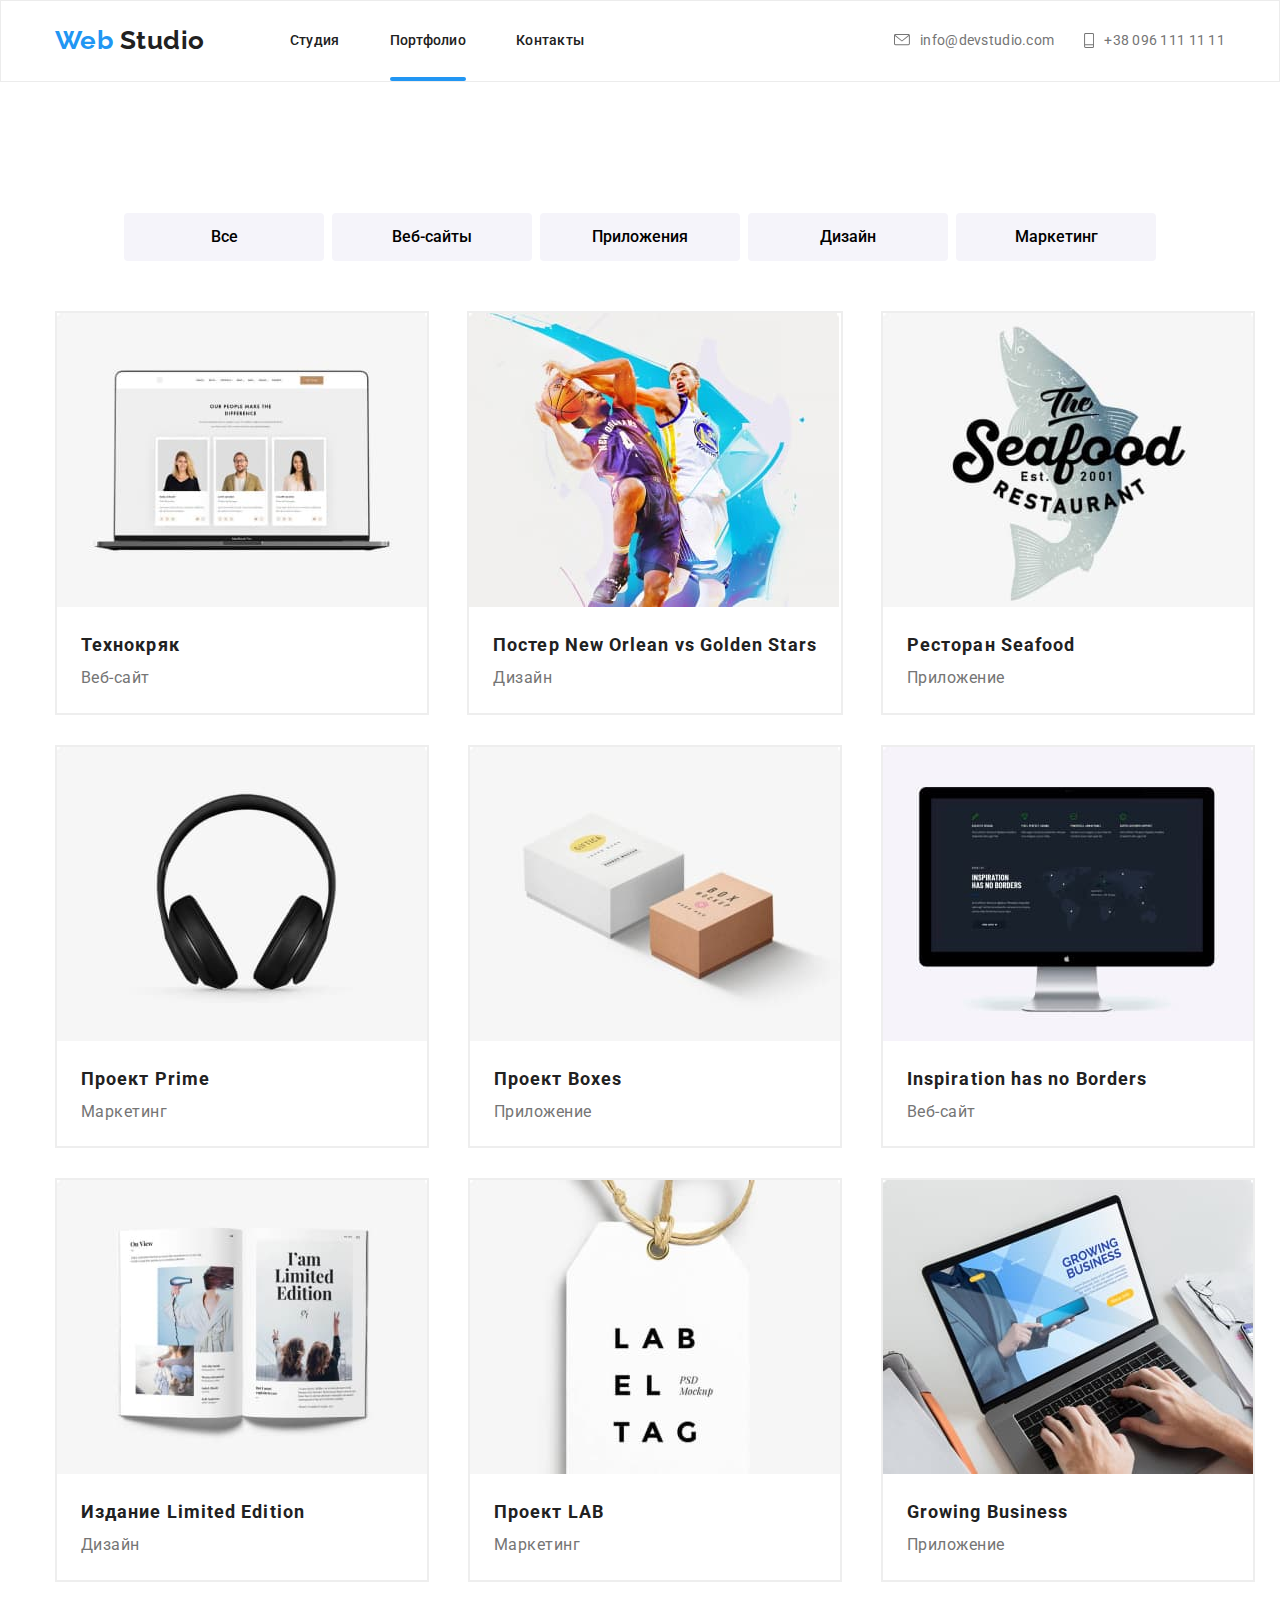
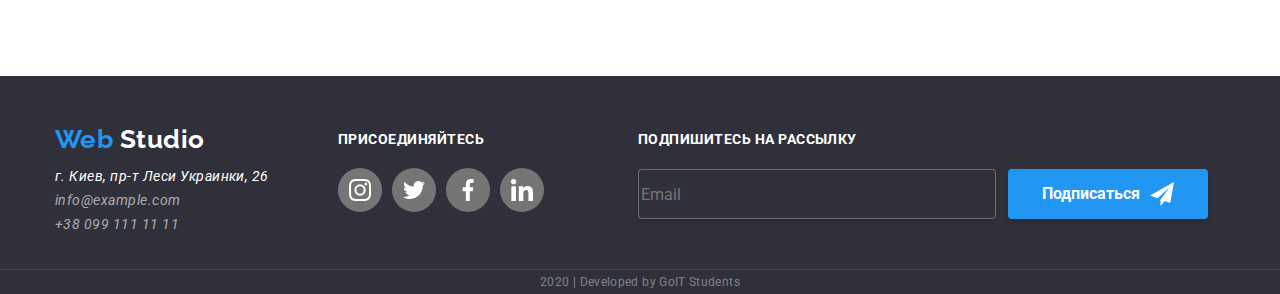
==== portfolio.html @ 35e38799 "First" ====
<!DOCTYPE html>
<html lang="ru">
  <head>
    <meta charset="UTF-8" />
    <meta name="viewport" content="width=device-width, initial-scale=1.0" />
    <title>Document</title>
    <link
      href="https://fonts.googleapis.com/css2?family=Raleway:wght@400;700&family=Roboto:wght@400;500;700;900&display=swap"
      rel="stylesheet"
    />
    <link
      rel="stylesheet"
      href="https://cdnjs.cloudflare.com/ajax/libs/modern-normalize/0.6.0/modern-normalize.min.css"
    />
    <link rel="stylesheet" href="./css/style.css" />
  </head>

  <body>
    <!-- HEADER -->
    <header class="page-header">
      <div class="container">
        <nav class="header-container">
          <a href="./index.html" class="header-logo link">
            Web <span class="header-accent"> Studio </span></a
          >
          <ul class="site-nav list">
            <li class="site-item">
              <a href="./index.html" class="site-link">Студия</a></li>
            <li class="site-item">
              <a href="./portfolio.html" class="site-link portfolio">Портфолио</a>
            </li>
            <li class="site-item"><a href="#" class="site-link">Контакты</a></li>
          </ul>
        </nav>
        <div class="contact-container">
          <ul class="contact-nav list">
            <li class="">
              <a href="mailto:info@devstudio.com" class="contact-nav link">
                <svg class="icon-mail" width="16px" height="11px">
                  <use href="./images/symbol-defs.svg#icon-mail"></use>
                </svg>
                info@devstudio.com</a
              >
            </li>
            <li>
              <a href="tel:+380961111111" class="contact-nav link">
                <svg class="icon-telefon">
                  <use href="./images/symbol-defs.svg#icon-telefon"></use>
                </svg>
                +38 096 111 11 11</a
              >
            </li>
          </ul>
        </div>
      </div>
    </header>

    <main>
      <section class="section">
        <div class="container-portfolio">
          <h1 class="is-hidden">Примеры работ</h1>
          <ul class="filter list">
            <li class="filter-btn">
              <button class="button-portfolio">Все</button>
            </li>
            <li class="filter-btn">
              <button class="button-portfolio">Веб-сайты</button>
            </li>
            <li class="filter-btn">
              <button class="button-portfolio">Приложения</button>
            </li>
            <li class="filter-btn">
              <button class="button-portfolio">Дизайн</button>
            </li>
            <li class="filter-btn">
              <button class="button-portfolio">Маркетинг</button>
            </li>
          </ul>
         
          <ul class="card-container list">
            <li class="card">
              <a href="#" class="card-link">
                <div class="card-overlay">
                <img class="card-img"
                  src="./images/tehnockak_img.jpg"
                  alt="Технокряк"
                  width="370"/>
                  
                 <p class="card-text">
                  Технокряк это современная площадка распространения коронавируса.
                  Компании используют эту платформу для цифрового шпионажа и атак на
                  защищённые сервера конкурентов.
                </p>
              </div>
              <div class="card-down">
                 <h2 class="card-title">Технокряк</h2>
                <p class="card-subtitle">Веб-сайт</p>
               </div>  
              </a>
            </li>

            <li class="card">
              <a href="#" class="card-link">
                <div class="card-overlay">
                <img class="card-img"
                  src="./images/neworlean_img.jpg"
                  alt="Баскетбол"
                  width="370"
                />
                
                <p class="card-text">
                  Технокряк это современная площадка распространения коронавируса.
                  Компании используют эту платформу для цифрового шпионажа и атак на
                  защищённые сервера конкурентов.
                </p>
              </div>
                <div class="card-down">
                  <h2 class="card-title">Постер New Orlean vs Golden Stars</h2>
                  <p class="card-subtitle">Дизайн</p></div>
              </a>
            </li>

            <li class="card">
              <a href="#" class="card-link">
                <div class="card-overlay">
                  <img class="card-img"
                    src="./images/seafood_img.jpg"
                    alt="Ресторан Seafood"
                    width="370"
                  />
                  
                  <p class="card-text">
                    Технокряк это современная площадка распространения коронавируса.
                    Компании используют эту платформу для цифрового шпионажа и атак на
                    защищённые сервера конкурентов.
                  </p>
                </div>
                <div class="card-down">
                  <h2 class="card-title">Ресторан Seafood</h2>
                  <p class="card-subtitle">Приложение</p>
                </div>  
                </a>
            </li>

            <li class="card">
              <a href="#" class="card-link">
                <div class="card-overlay">
                  <img class="card-img"
                  src="./images/prime_img.jpg"
                  alt="Проект Prime"
                  width="370"
                />
                <p class="card-text">
                  Технокряк это современная площадка распространения коронавируса.
                  Компании используют эту платформу для цифрового шпионажа и атак на
                  защищённые сервера конкурентов.
                </p>
              </div>
                <div class="card-down">
                  <h2 class="card-title">Проект Prime</h2>
                  <p class="card-subtitle">Маркетинг</p>
                </div>
                </a>
            </li>

            <li class="card">
              <a href="#" class="card-link">
                <div class="card-overlay">
                <img class="card-img"
                  src="./images/boxes_img.jpg"
                  alt="Проект Boxes"
                  width="370"
                />
                
                <p class="card-text">
                  Технокряк это современная площадка распространения коронавируса.
                  Компании используют эту платформу для цифрового шпионажа и атак на
                  защищённые сервера конкурентов.
                </p>
                </div>
                <div class="card-down">
                  <h2 class="card-title">Проект Boxes</h2>
                  <p class="card-subtitle">Приложение</p>
                </div>
              </a>
            </li>

            <li class="card">
              <a href="#" class="card-link">
                <div class="card-overlay">
                  <img class="card-img"
                    src="./images/borders_img.jpg"
                    alt="Проект Borders"
                    width="370"
                  />
                  
                  <p class="card-text">
                    Технокряк это современная площадка распространения коронавируса.
                    Компании используют эту платформу для цифрового шпионажа и атак на
                    защищённые сервера конкурентов.
                  </p>
                </div>
                  <div class="card-down"> 
                    <h2 class="card-title">Inspiration has no Borders</h2>
                    <p class="card-subtitle">Веб-сайт</p>
                  </div>
                </a>
            </li>

            <li class="card">
              <a href="#" class="card-link">
                <div class="card-overlay">
                  <img class="card-img"
                    src="./images/limitededition_img.jpg"
                    alt="Издание Limited Edition"
                    width="370"
                  />
                  
                  <p class="card-text">
                    Технокряк это современная площадка распространения коронавируса.
                    Компании используют эту платформу для цифрового шпионажа и атак на
                    защищённые сервера конкурентов.
                  </p>
                </div>
                  <div class="card-down">             
                    <h2 class="card-title">Издание Limited Edition</h2>
                    <p class="card-subtitle">Дизайн</p>
                  </div>
                </a>
            </li>

            <li class="card">
              <a href="#" class="card-link">
                <div class="card-overlay">
                  <img class="card-img"
                  src="./images/lab_img.jpg" 
                  alt="Проект LAB" 
                  width="370" />
                  
                  <p class="card-text">
                    Технокряк это современная площадка распространения коронавируса.
                    Компании используют эту платформу для цифрового шпионажа и атак на
                    защищённые сервера конкурентов.
                  </p>
                </div>
                <div class="card-down">
                  <h2 class="card-title">Проект LAB</h2>
                  <p class="card-subtitle">Маркетинг</p>
                </div>
              </a>
            </li>
            <li class="card">
              
              <a href="#" class="card-link">
                  <div class="card-overlay">
                  <img class="card-img"
                    src="./images/growingbusiness_img.jpg"
                    alt="Growing Business"
                    width="370"
                  />
                  
                  <p class="card-text">
                    Технокряк это современная площадка распространения коронавируса.
                    Компании используют эту платформу для цифрового шпионажа и атак на
                    защищённые сервера конкурентов.
                  </p>
                </div>
                <div class="card-down">
                  <h2 class="card-title">Growing Business</h2>
                  <p class="card-subtitle">Приложение</p>
                </div>
              </a>
            </li>
          </ul>
        </div>
      </section>
     
    </main>

    <!-- Подвал -->
    <footer>
      <div class="footer-container">
        <div class="address">
          <a href="./index.html" class="address-logo link">
            Web <span class="logo-accent"> Studio </span>
          </a>

          <address class="address-title">
            г. Киев, пр-т Леси Украинки, 26 <br />

            <a href="mailto:info@devstudio.com" class="address-link">
              info@example.com
            </a>
            <a href="tel:+380961111111" class="address-link"
              >+38 099 111 11 11</a
            >
          </address>
        </div>

        <div class="connect">
          <h2><strong class="connect-text">присоединяйтесь</strong></h2>
          <ul class="social list">
            <li class="socials">
              <a href="#" class="socials-link"
                ><svg class="icon-instagram" width="44" height="44">
                  <use href="./images/symbol-defs.svg#icon-instagram"></use>
                </svg>
              </a>
            </li>
            <li class="socials">
              <a href="#" class="socials-link">
                <svg class="icon-twitter" width="44" height="44">
                  <use href="./images/symbol-defs.svg#icon-twitter"></use>
                </svg>
              </a>
            </li>
            <li class="socials">
              <a href="#" class="socials-link">
                <svg class="icon-facebook" width="44" height="44">
                  <use href="./images/symbol-defs.svg#icon-facebook"></use>
                </svg>
              </a>
            </li>
            <li class="socials">
              <a href="#" class="socials-link">
                <svg class="icon-linkedin" width="44" height="44">
                  <use href="./images/symbol-defs.svg#icon-linkedin"></use>
                </svg>
              </a>
            </li>
          </ul>
        </div>
        <div class="flex-bottom">
          <h2>
            <strong class="footer-text">подпишитесь на рассылку</strong>
          </h2>
          <div class="mail-icon">
            <form class="form-btn js-speaker-form">
              <input
                class="mail-btn"
                type="email"
                name="mail"
                placeholder="Email"
              />
              <button type="submit" class="btn-footer" aria-label="Подписаться">
                Подписаться
                <svg class="icon-send" width="24" height="24">
                  <use href="./images/symbol-defs.svg#icon-send"></use>
                </svg>
              </button>
            </form>
          </div>
        </div>
      </div>
      <p class="autor">2020 | Developed by GoIT Students</p>
    </footer>
  </body>
</html>
---- css/style.css ----
:root {
  --primary-text-color: #757575; /* Вторичный цвет текста */
  --title-text-color: #212121; /*Цвет основного текста */
  --accent-color: #2196f3; /*Акцент */
  --primary-white-color: #ffffff; /* Белый цвет */
  /* опциональный цвет текста rgba(255, 255, 255, 0.6) 
  rgba(255, 255, 255, 0.4); */
  /* Вторичный цвет фона #F5F4FA */
}

/* Для того чтобы не задавать box-sizing каждому элементу отдельно */
html {
  box-sizing: border-box;
}

/*всем элементам и псевдоэлементам, при помощи универсального селектора *, задаётся наследование box-sizing от предка*/
*,
*::before,
*::after {
  box-sizing: inherit;
}

body {
  margin: 0;
  background-color: #ffffff;
  color: #212121;

  font-family: Roboto, sans-serif;
  letter-spacing: 0.03em;
}

.list {
  list-style: none;
  padding: 0;
  margin: 0;
}

.link {
  display: block;
  margin-top: 0;
  margin-bottom: 0;
  text-decoration: none;
  padding-bottom: 25px;
  padding-top: 24px;
}

.is-hidden {
  margin-top: 0;
  margin-bottom: 0;
  visibility: hidden; /*Прячет заголовок */
}

.section {
  padding-top: 94px;
  padding-bottom: 94px;
  border: 2px;
}

/* Heder */
.page-header {
  border: 1px solid #ececec;
}

.container {
  display: flex;
  align-items: center;
  margin-left: auto;
  margin-right: auto;
  padding-left: 15px;
  padding-right: 15px;
  margin-top: 0;
  margin-bottom: 0;
  width: 1200px;
}

.header-container {
  display: flex;
  align-items: center;
}

.header-logo {
  display: inline-block;
  margin-bottom: 0;
  margin-top: 0;
  color: var(--accent-color);

  font-family: Raleway;
  font-weight: 700;
  font-size: 26px;
  line-height: 1.19;
}

.header-accent {
  color: var(--title-text-color);
}

.site-nav {
  display: flex;
  margin-left: 85px;
  margin-top: 0;
  margin-bottom: 0;
  padding: 0;
  font-weight: 500;
  font-size: 14px;
  line-height: 1.14;
  letter-spacing: 0.02em;
  /* align-items: center; */
    /* position: absolute; */
  /* outline: 2px solid blue; */
}

.site-item {
  margin-right: 50px;
}
.site-item:last-child {
  margin-right: 0;
}
.site-link {
  display: block;
  /* margin-top: 0;
  margin-bottom: 0; */
  text-decoration: none;
  padding-bottom: 32px;
  padding-top: 32px;
  color: var(--title-text-color);
  position: relative;
  
  transition-property: color;
  transition-duration: 250ms;
  transition-timing-function: cubic-bezier(0.4, 0, 0.2, 1);
}
.portfolio::after, .studio::after{

  content: '';
  display: block;
  width: 100%;
  height: 4px;
  position: absolute;
  bottom: 0;
  background-color: #2196F3;
  border-radius: 2px;
  /* margin-bottom: 0; */
}


.contact-container {
  display: flex;
  margin-left: auto;
  /* outline: 2px solid blueviolet; */
}
.contact-nav li:last-child {
  margin-left: 30px;
}
.contact-nav {
  display: flex;
  justify-content: flex-end;
  margin-top: 0;
  margin-bottom: 0;
  align-items: center;
  font-size: 14px;
  line-height: 1.14;
  letter-spacing: 0.02em;
  color: var(--primary-text-color);
  
  fill: currentColor;
  transition-property: color, fill;
  transition-duration: 250ms;
  transition-timing-function: cubic-bezier(0.4, 0, 0.2, 1);
  /* outline: 2px solid fuchsia; */
}

.contact-nav .icon-mail {
  height: 12px;
  margin-right: 10px;
  background-size: contain;
  
}

.contact-nav .icon-telefon {
  width: 10px;
  height: 15px;
  margin-right: 10px;
}

.site-link:hover,
.contact-nav .link:hover,
.site-link:focus,
.contact-nav .link:focus {
  color: var(--accent-color);
  fill: var(--accent-color);
}

/* Hero */

.hero-section {
  max-width: 1600px;
  height: 600px;
  margin-left: auto;
  margin-right: auto;
  background-color: var(--primary-text-color);
  background-image: linear-gradient(
      to right,
      rgba(47, 48, 58, 0.8),
      rgba(47, 48, 58, 0.8)
    ),
    url("../images/header_img.jpg");
}

.hero {
  text-align: center;
  height: 600px;
}

.hero-title {
  margin-top: 0;
  margin-bottom: 0;
  padding-top: 200px;
  padding-bottom: 30px;
  color: var(--primary-white-color);

  font-weight: 900;
  font-size: 44px;
  line-height: 1.37;
  text-align: center;
  letter-spacing: 0.06em;
  text-transform: uppercase;
}
.hero-button {
  border-radius: 4px;
  padding: 10px 32px;
  min-width: 200px;
  color: var(--primary-white-color);
  background-color: var(--accent-color);
  border: 1px solid transparent;
  font-weight: 700;
  font-size: 16px;
  line-height: 1.87;
  text-align: center;
  text-transform: none;
  transition-property: color, background-color;
  transition-duration: 250ms;
  transition-timing-function: cubic-bezier(0.4, 0, 0.2, 1);
}

.hero-button:hover,
.hero-button:focus {
  background-color: var(--primary-white-color);
  color: var(--accent-color);
  border-color:var(--accent-color);
  outline: none;
}


/* Features */

.section-container {
  display: flex;
  flex-wrap: wrap;
  margin-top: 0;
  margin-bottom: 0;
  margin-left: auto;
  margin-right: auto;
  padding-left: 15px;
  padding-right: 15px;
  width: 1200px;
  justify-content: center;
  /* outline: 2px solid blueviolet; */
}

.features-container {
  display: flex;
  margin-left: auto;
  margin-right: auto;
  margin-bottom: 0;
  /* outline: 2px solid tomato; */
}
.features-card {
  margin-left: 30px;
}

.features-card:first-child {
  margin-left: 0px;
}

.icon-antena {
  display: block;
  width: 270px;
  height: 120px;
  background: #f5f4fa;
  padding: 25px 102px;
  border-radius: 4px;
}

.icon-clock {
  padding: 0;
  display: block;
  width: 270px;
  height: 120px;
  background: #f5f4fa;
  padding: 25px 101px;
  border-radius: 4px;
}

.icon-diagram {
  display: block;
  width: 270px;
  height: 120px;
  background: #f5f4fa;
  padding: 25px 100px;
  border-radius: 4px;
}
.icon-astronaut {
  display: block;
  width: 270px;
  height: 120px;
  background: #f5f4fa;
  padding: 25px 100px;
  border-radius: 4px;
}

.features-title {
  margin-bottom: 10px;
  margin-top: 30px;
  color: var(--title-text-color);
  font-weight: 700;
  font-size: 14px;
  line-height: 1.14;
  text-transform: uppercase;
  /* outline: 2px solid blueviolet; */
}

.features-text {
  margin-top: 0;
  margin-bottom: 0;
  font-weight: 400;
  font-size: 14px;
  line-height: 1.7;
  color: var(--primary-text-color);
  /* outline: 2px solid blueviolet; */
}

/* Чем мы занимаемся */

.divace-title {
  font-style: 700;
  font-size: 36px;
  line-height: 1.17;
  margin-bottom: 50px;
}

.divace {
  display: flex;

  /* outline: 2px solid tomato; */
}

.divace-card {
  display: block;
  margin-left: 30px;
  position: relative;
}

.divace-card:first-child {
  margin-left: 0;
}
.desctop-img {
  display: block;
}
.mobile-img {
  display: block;
  height: 294px;
  background-image: url(../images/mobile_img.jpg);
  background-position: center;
}

.monitor-img {
  display: block;
}

.divace-subtitle {
  position: absolute;
  left: 0;
  bottom: 0;
  width: 370px;
  height: 70px;
  background-color: rgba(47, 48, 58, 0.8);
  color: var(--primary-white-color);
  margin-top: 0;
  margin-bottom: 0;
  font-weight: 700;
  font-size: 14px;
  line-height: 1.14;
  text-align: center;
  text-transform: uppercase;
  padding: 27px;
  background-position: bottom;
}

/* Наша команда */

.team-container {
  display: flex;
  flex-wrap: wrap;
  margin-top: 0;
  margin-bottom: 0;
  margin-left: auto;
  margin-right: auto;
  padding-left: 15px;
  padding-right: 15px;
  width: 1200px;
  justify-content: center;
  /* outline: 2px solid blueviolet; */
}

.team-title {
  font-style: 700;
  font-size: 36px;
  line-height: 1.17;
  margin-bottom: 50px;
}

.team {
  display: flex;
  /* outline: 2px solid tomato; */
}

.team-card {
  flex-wrap: wrap;
  margin-left: 30px;
  background: #ffffff;
  box-shadow: 0px 2px 1px rgba(0, 0, 0, 0.2), 0px 1px 1px rgba(0, 0, 0, 0.14),
    0px 1px 3px rgba(0, 0, 0, 0.12);
  /* outline: 2px solid tomato; */
}

.team-card:first-child {
  margin-left: 0;
}

.team-subtitle {
  margin-left: auto;
  margin-right: auto;
  margin-top: 30px;
  margin-bottom: 10px;
  text-align: center;
  color: var(--title-text-color);
  font-weight: 500;
  font-size: 16px;
}

.team-text {
  margin-left: auto;
  margin-right: auto;
  margin-top: 0;
  margin-bottom: 10px;
  text-align: center;
  color: var(--primary-text-color);
  font-size: 16px;
}

.team-icon {
  display: flex;
  justify-content: center;

  padding-bottom: 24px;
  /* outline: 2px solid tomato; */
}

.icon-link {
  display: flex;
  /* outline: 2px solid tomato; */
}
.icon-link:first-child {
  margin-left: 0;
}
.team-link:focus,
.team-link:hover {
  background-color: var(--accent-color);
  fill: #ffffff;
}
.team-link {
  display: flex;
  margin-top: 0;
  margin-bottom: 0;
  text-decoration: none;
  padding: 0;
  border-radius: 50%;
  width: 44px;
  height: 44px;
  justify-content: center;
  fill: #afb1b8;
  transition-property: fill, background-color;
  transition-duration: 250ms;
  transition-timing-function: cubic-bezier(0.4, 0, 0.2, 1);
}

.team-icon-instagram {
  width: 20px;
  background-size: contain;
}

.team-icon-twitter {
  width: 20px;
  background-size: contain;
}

.team-icon-facebook {
  width: 20px;
  background-size: contain;
}

.team-icon-linkedin {
  width: 20px;
  background-size: contain;
}

/* Постоянные клиенты */

.customer-container {
  margin-top: 0;
  margin-bottom: 0;
  margin-left: auto;
  margin-right: auto;
  padding-left: 15px;
  padding-right: 15px;
  width: 1200px;

  /* outline: 2px solid blueviolet; */
}

.customer-title {
  font-style: 700;
  font-size: 36px;
  line-height: 1.17;
  margin-bottom: 50px;
  text-align: center;
}

.customer {
  display: flex;
  /* outline: 2px solid tomato; */
}

.customer-logo {
  margin-left: 30px;
  width: 170px;
  height: 90px;
  border: 1px solid #afb1b8;
  border-radius: 4px;
  fill: #afb1b8;
  transition-property: fill, border;
  transition-duration: 250ms;
  transition-timing-function: cubic-bezier(0.4, 0, 0.2, 1);
}
  
}

.customer-logo:first-child {
  margin-left: 0;
}

.customer-link {
  display: flex;
  align-items: center;
  width: 100%;
  height: 100%;

  align-items: center;
  justify-content: center;
  fill: inherit;
}

.icon-logo_1 {
  width: 44px;
  height: 49px;
}

.customer-logo:hover,
.customer-logo:focus {
  border: 1px solid var(--accent-color);
  fill: var(--accent-color);
}

.customer-logo .icon-logo_2 {
  width: 40px;
  height: 52px;
}

.customer-logo .icon-logo_3 {
  width: 41px;
  height: 42px;
}

.customer-logo .icon-logo_4 {
  width: 79px;
  height: 42px;
}

.customer-logo .icon-logo_5 {
  width: 59px;
  height: 47px;
}

.customer-logo .icon-logo_6 {
  width: 88px;
  height: 45px;
}

/* Подвал */
footer {
  margin-top: 0;
  margin-bottom: 0;
  margin-left: auto;
  margin-right: auto;

  background-color: #2f303a;
}

.footer-container {
  display: flex;
  margin-left: auto;
  margin-right: auto;
  margin-top: 0;
  margin-bottom: 0;
  padding-left: 15px;
  padding-right: 15px;
  width: 1200px;

  /* outline: 2px solid white; */
}

.address {
  display: inline-block;
  margin-top: 0;
  margin-bottom: 0;
  align-items: center;

  /* outline: 2px solid white; */
}
.address-logo {
  display: block;
  margin-top: 0;
  margin-bottom: 0;

  color: var(--accent-color);

  font-family: Raleway;
  font-weight: 700;
  font-size: 26px;
  line-height: 1.19;
}
.logo-accent {
  color: var(--primary-white-color);
}

.footer-text {
  display: flex;

  margin-top: 0;
  margin-bottom: 0;
  margin-left: auto;
  margin-right: auto;
  color: var(--primary-white-color);

  font-weight: 700;
  font-size: 14px;
  line-height: 1.14;
  text-transform: uppercase;
}

.address .link {
  display: block;
  margin-top: 0;
  margin-bottom: 0;
  text-decoration: none;
  padding-bottom: 10px;
  padding-top: 48px;
}

.address-title {
  margin-top: 0;
  margin-bottom: 0;
  margin-left: auto;
  margin-right: auto;
  color: #ffffff;
  font-weight: 400;
  font-size: 14px;
  line-height: 1.71;
}

.address-link {
  display: flex;
  display: block;
  text-decoration: none;
  margin-top: 0;
  margin-bottom: 0;
  color: rgba(255, 255, 255, 0.6);
}

.connect {
  display: inline;
  margin-right: 94px;
  margin-left: 69px;
  margin-top: 0;
  margin-bottom: 0;
  padding-top: 56px;
}

.connect > h2 {
  margin-top: 0;
}

.connect-text {
  display: flex;

  margin-top: 0;
  margin-bottom: 0;
  margin-left: auto;
  margin-right: auto;
  color: var(--primary-white-color);

  font-weight: 700;
  font-size: 14px;
  line-height: 1.14;
  text-transform: uppercase;
}

.social {
  display: flex;
  margin-right: 0;
  margin-top: 0;
  margin-bottom: 0;
}

.socials {
  display: flex;
  margin-right: 10px;
  margin-top: 0;
  margin-bottom: 0;
  text-align: center;
}

.socials:last-child {
  margin-right: 0;
}

.socials-link {
  display: inline-block;
  margin-top: 0;
  margin-bottom: 0;
  text-decoration: none;
  padding: 0;
  background-color: var(--primary-text-color);
  border-radius: 50%;
  width: 44px;
  height: 44px;
  transition-property: background-color;
  transition-duration: 250ms;
  transition-timing-function: cubic-bezier(0.4, 0, 0.2, 1);
}

.socials-link:focus,
.socials-link:hover {
  background-color: var(--accent-color);
}

.icon-instagram {
  width: 22px;
  background-size: contain;
  fill: var(--primary-white-color);
}

.icon-twitter {
  width: 22px;

  background-size: contain;
  fill: var(--primary-white-color);
}

.icon-facebook {
  width: 22px;

  background-size: contain;
  fill: var(--primary-white-color);
}

.icon-linkedin {
  width: 22px;

  background-size: contain;
  fill: var(--primary-white-color);
}

.flex-bottom {
  display: inline;
  margin-top: 0;
  margin-bottom: 0;
  padding-top: 56px;
  padding-bottom: 50px;

  /* outline: 2px solid white;d */
}

.flex-bottom > h2 {
  margin-top: 0;
  margin-bottom: 0;
}

.mail-icon {
  display: inline-flex;

  margin-right: auto;
  margin-top: 21px;
  margin-bottom: 0;
  justify-content: center;
}
.form-btn{
  display: inline-flex;
}

.mail-btn {
  margin-right: 12px;
  margin-top: 0;
  margin-bottom: 0;
  width: 358px;
  height: 50px;

  background-color: #2F303A;
  border: 1px solid rgba(255, 255, 255, 0.3);
  box-shadow: 0px 4px 4px rgba(0, 0, 0, 0.15);
  border-radius: 4px;
  
}
.mail-btn:focus{
  outline: none;
   border: 1px solid var(--accent-color);
}

.btn-footer {
  display: inline-flex;
  align-items: center;
  justify-content: center;
  padding: 10px 29px;
  background-color: var(--accent-color);
  color: var(--primary-white-color);
  fill: #FFFFFF;
  border-radius: 4px;
  min-width: 200px;
  font-weight: 700;
  font-size: 16px;
  border: 1px solid transparent;
  box-shadow: 0px 4px 4px rgba(0, 0, 0, 0.15);
  transition-property: background-color;
  transition-duration: 250ms;
  transition-timing-function: cubic-bezier(0.4, 0, 0.2, 1);
}

.btn-footer:hover,
.btn-footer:focus {
  background-color: var(--primary-white-color);
  color: var(--accent-color);
  fill: var(--accent-color);
  box-shadow: 0px 4px 4px rgba(0, 0, 0, 0.15);
  outline: none;
}

.btn-footer .icon-send {
  width: 24px;
  margin-left: 10px;
  background-size: contain;
}

.autor {
  margin-top: 0;
  margin-bottom: 0;
  color: rgba(255, 255, 255, 0.4);

  font-size: 12px;
  line-height: 2;
  text-align: center;
  letter-spacing: 0.03em;
  border-top: 1px solid rgba(255, 255, 255, 0.1);
}

/* Портфолио */

.container-portfolio {
  margin-left: auto;
  margin-right: auto;
  padding-left: 15px;
  padding-right: 15px;
  width: 1200px;
  /* outline: 2px solid lawngreen; */
}

.example-heading {
  text-align: center;
  margin-top: 0;
  margin-bottom: 93px;
  margin-left: auto;
  margin-right: auto;
}

.filter {
  margin-top: 0;
  margin-bottom: 50px;
  margin-left: auto;
  margin-right: auto;
  display: flex;
  justify-content: center;
  /* outline: 2px solid tomato; */
}
.filter-btn {
  margin-left: 8px;
  margin-right: 0;
  transition-property: box-shadow;
  transition-duration: 250ms;
  transition-timing-function: cubic-bezier(0.4, 0, 0.2, 1);
}

.filter-btn:hover,
.filter-btn:focus {
  box-shadow: 0px 2px 2px rgba(0, 0, 0, 0.12), 0px 1px 2px rgba(0, 0, 0, 0.08),
    0px 3px 1px rgba(0, 0, 0, 0.1);
}

.filter-btn:first-child {
  margin-left: 0;
}

.card-container {
  display: flex;
  flex-wrap: wrap;
  margin-left: auto;
  margin-right: auto;
  width: 1200px;
  justify-content: space-between;
  /* outline: 2px solid tomato; */
}
.card {
  margin-left: 0;
  margin-right: 30px;
  margin-bottom: 30px;
  border: 1px solid #eeeeee;
  /* outline: 2px solid tomato; */
}
.card:nth-last-child(-n + 3) {
  margin-bottom: 0;
}
.card:nth-child(3n) {
  margin-right: 0;
}
.card-link {
  display: inline-block;
  margin-top: 0;
  margin-bottom: 0;
  text-decoration: none;
  border: 1px solid #eeeeee;
  transition-property: box-shadow;
  transition-duration: 250ms;
  transition-timing-function: cubic-bezier(0.4, 0, 0.2, 1);
}

.card-link:hover,
.card-link:focus {
  box-shadow: 1px 4px 6px rgba(0, 0, 0, 0.16), 0px 4px 4px rgba(0, 0, 0, 0.06),
    0px 1px 1px rgba(0, 0, 0, 0.12);
}

.card-title {
  margin: 0;
  text-align: left;
  color: var(--title-text-color);
  font-weight: 700;
  font-size: 18px;
  line-height: 2;
  letter-spacing: 0.06em;
  /* outline: 2px solid tomato; */
}

.card-down{
  display: block;
  margin: 0;
  padding: 20px 24px;
}

.card-overlay{
  position: relative;
  overflow: hidden;
}
.card :hover .card-text{
  opacity: 1;
  transform: translateY(0);
}

.card-text{
  position: absolute;
  bottom: 0;
  left: 0;
  margin: 0;
  padding: 63px 24px;
  opacity: 0;
  font-style: 400;
  font-size: 18px;
  line-height: 1.56;
  color: #ffffff;
  background-color: rgba(33, 150, 243, 0.9);
  transform: translateY(100%);    
  transition: transform 250ms cubic-bezier(0.4, 0, 0.2, 1);
}   

.card-img{
   display: block;
}

.card-subtitle {
  margin: 0px;
  color: var(--primary-text-color);
  font-size: 16px;
  line-height: 1.87;
}

.button-portfolio {
  background-color: #f5f4fa;

  font-weight: 500;
  font-size: 16px;
  line-height: 1.62;
  font-family: inherit;
  border-radius: 4px;
  padding: 10px 32px;
  min-width: 200px; /*минимальная длинна кнопки */
  border: 1px solid transparent; /*transparent - прозрачная рамка */
  text-align: center;
  transition-property: background-color, color;
  transition-duration: 250ms;
  transition-timing-function: cubic-bezier(0.4, 0, 0.2, 1);
}

.button-portfolio:hover,
.button-portfolio:focus {
  background-color: var(--accent-color);
  color: var(--primary-white-color);
  outline: none;
}

/* Модалка */
.backdrop{
  position: fixed;
  top: 0;
  left: 0;
  width: 100%;
  height: 100%;
  background-color: rgba(0, 0, 0, 0.2);
 }

.backdrop .is-hidden{
  opacity: 0; 
  pointer-events: none; }


.vector{
  display: flex;
  position: absolute;
  top: 8px;
  right: 8px;
  border: 1px solid rgba(0, 0, 0, 0.1);
  box-sizing: border-box;
  background-size: contain;
  background-color: var(--primary-white-color);
  fill: #212121;
  border-radius: 50%;
  width: 30px;
  height: 30px;
  transition-property: fill, border;
  transition-duration: 250ms;
  transition-timing-function: cubic-bezier(0.4, 0, 0.2, 1);
}
.icon-vector {
  position: absolute;
  top: 8px;
  transform: translate(30%, -30%);
  width: 11px;
  border-radius: 50%;
}

.vector:hover,
.vector:focus {
  fill: var(--accent-color);
  border-color: var(--accent-color);
  outline: none;
}

/* Форма регистрации */
.form{
  position: relative;
  top: 50%;
  left: 50%;
  padding: 40px;
  width: 528px; 
 
  background-color: var(--primary-white-color);
  border-radius: 4px;
  box-shadow: 0px 2px 1px rgba(0, 0, 0, 0.2), 0px 1px 1px rgba(0, 0, 0, 0.14), 0px 1px 3px rgba(0, 0, 0, 0.12);
  text-align: center;
  transform: translate(-50%, -50%);
  transition: transform 250ms cubic-bezier(0.4, 0, 0.2, 1);
}

.form-title{
  padding-bottom: 30px;
  font-weight: 500;
  margin: 0;
  font-size: 20px;
  line-height: 23px;
  text-align: center;
}

.form-group{
  position: relative;
  display: block;
  margin-bottom: 28px;
}

.form-input{
  padding: 12px 42px;
  font: inherit;
  width: 100%;
  border: 1px solid rgba(33, 33, 33, 0.2);
  border-radius: 4px;
  outline: none;
  transition-property: border;
  transition-duration: 250ms;
  transition-timing-function: cubic-bezier(0.4, 0, 0.2, 1);
}

.form-label{
  position: absolute;
  top: 50%;
  left: 42px;
  transform: translateY(-50%);
  transition: transform 250ms linear;
}

.icon{
  position: absolute;
  top: 50%;
  left: 19px;
  transform: translateY(-50%);
  width: 15px;
}

.form-group:focus-within >.icon{
 fill: var(--accent-color); 
}
 
.form-input:focus+ .form-label,
.form-input:not(:placeholder-shown)+ .form-label{
  color: var(--accent-color);
  font-size: 12px;
  line-height: 14px;
  left: 0px;
  transform: translateY(-280%);
  outline: none;
}

.form-input:focus,
textarea:focus {
border-color: var(--accent-color);
}

.checkbox-group{
  display: flex;
  align-items: center;
}

.icon-mark{
  display: inline-block;
  position: absolute;
  border-radius: 2px;
  border: 2px solid black;
  width: 16px;
  height: 15px;
  
  fill: var(--primary-white-color);
  transition-property: fill, border;
  transition-duration: 250ms;
  transition-timing-function: cubic-bezier(0.4, 0, 0.2, 1);
}

.checkbox{

  -webkit-appearance: none;
  -moz-appearance: none;
  appearance: none;

  position: absolute;
}

.checkbox:checked+ .icon-mark{
  background-color: var(--accent-color);
  border-color: var(--accent-color);
  fill: var(--primary-white-color);
}

.form-link{
  color: var(--accent-color);
  transition-property: color;
  transition-duration: 250ms;
  transition-timing-function: cubic-bezier(0.4, 0, 0.2, 1);
}

.form-link:focus,
.form-link:hover {
  color: var(--title-text-color);
}

.form-policy{
  position: absolute;
  margin-left: 23px;
  font-size: 14px;
  line-height: 24px;
  color: #757575;
}

textarea{
  display: flex;
  flex-direction: column;
  resize:none;
  margin-bottom: 20px;
  padding: 12px 16px;
  width: 448px;
  height: 120px;
  border: 1px solid rgba(33, 33, 33, 0.2);
  box-sizing: border-box;
  border-radius: 4px;
  outline: none;
  transition-property: border;
  transition-duration: 250ms;
  transition-timing-function: cubic-bezier(0.4, 0, 0.2, 1);
}

.form-button {
  border-radius: 4px;
  margin-top: 30px;
  padding: 10px 32px;
  min-width: 200px;
  color: var(--primary-white-color);
  background-color: var(--accent-color);
  border: 1px solid transparent;
  font-weight: 700;
  font-size: 16px;
  line-height: 1.87;
  text-align: center;
  text-transform: none;
  transition-property: color, background-color, border;
  transition-duration: 250ms;
  transition-timing-function: cubic-bezier(0.4, 0, 0.2, 1);
  outline: none;
}

.form-button:hover,
.form-button:focus {
  background-color: var(--primary-white-color);
  color: var(--accent-color);
  border-color: var(--accent-color);
}
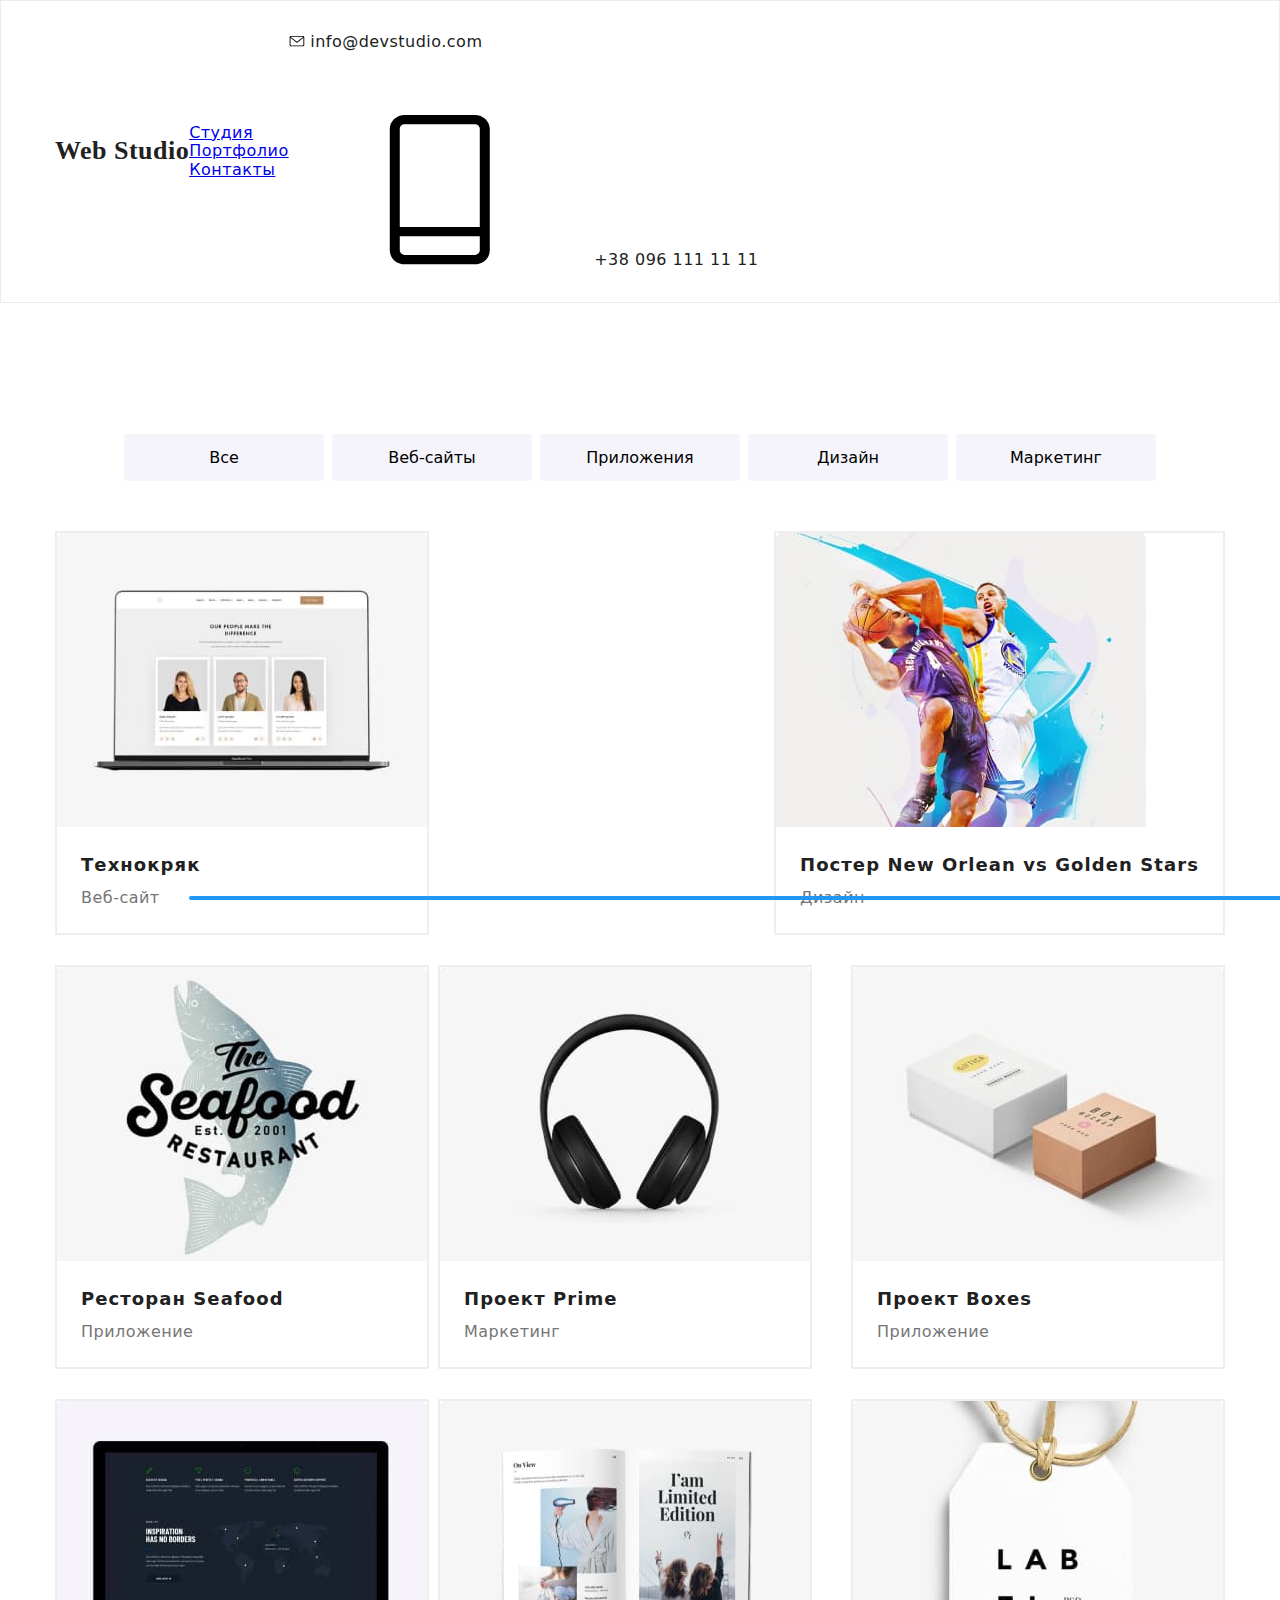
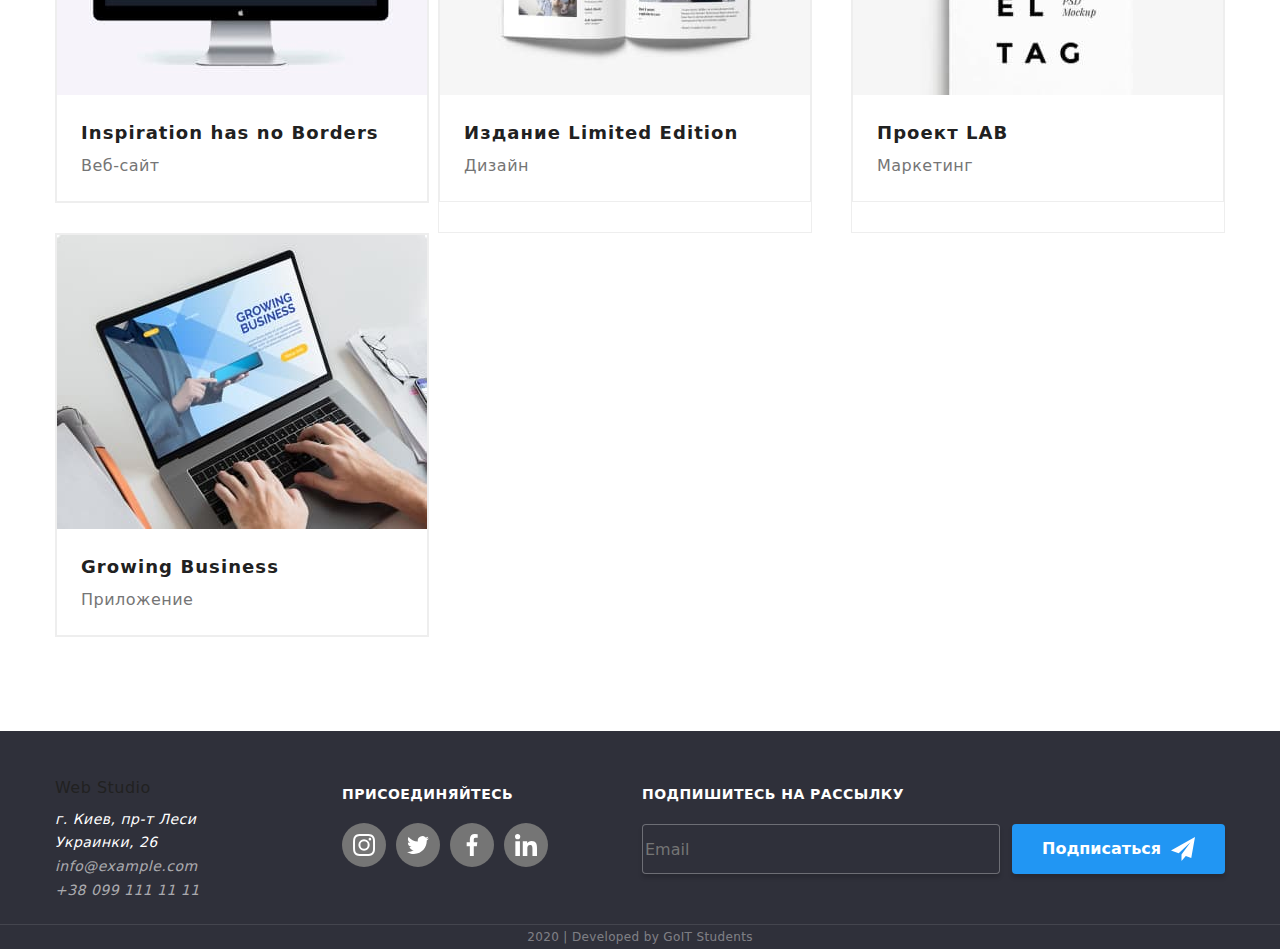
==== commit e1736fb8: "Modal windows" ====
--- a/portfolio.html
+++ b/portfolio.html
@@ -8,11 +8,9 @@
       href="https://fonts.googleapis.com/css2?family=Raleway:wght@400;700&family=Roboto:wght@400;500;700;900&display=swap"
       rel="stylesheet"
     />
-    <link
-      rel="stylesheet"
-      href="https://cdnjs.cloudflare.com/ajax/libs/modern-normalize/0.6.0/modern-normalize.min.css"
-    />
+    
     <link rel="stylesheet" href="./css/style.css" />
+    <link rel="stylesheet" href="./css/portfolio.min.css" />
   </head>
 
   <body>
--- a/css/style.css
+++ b/css/style.css
@@ -1,25 +1,24 @@
-:root {
+/* :root {
   --primary-text-color: #757575; /* Вторичный цвет текста */
-  --title-text-color: #212121; /*Цвет основного текста */
-  --accent-color: #2196f3; /*Акцент */
-  --primary-white-color: #ffffff; /* Белый цвет */
+ 
+  /* --primary-white-color: #ffffff; Белый цвет */
   /* опциональный цвет текста rgba(255, 255, 255, 0.6) 
   rgba(255, 255, 255, 0.4); */
-  /* Вторичный цвет фона #F5F4FA */
-}
+  /* Вторичный цвет фона #F5F4FA 
+}*/
 
 /* Для того чтобы не задавать box-sizing каждому элементу отдельно */
-html {
+/* html {
   box-sizing: border-box;
 }
 
 /*всем элементам и псевдоэлементам, при помощи универсального селектора *, задаётся наследование box-sizing от предка*/
-*,
+/* *,
 *::before,
 *::after {
   box-sizing: inherit;
-}
-
+} */
+/* 
 body {
   margin: 0;
   background-color: #ffffff;
@@ -27,7 +26,7 @@
 
   font-family: Roboto, sans-serif;
   letter-spacing: 0.03em;
-}
+} 
 
 .list {
   list-style: none;
@@ -47,17 +46,17 @@
 .is-hidden {
   margin-top: 0;
   margin-bottom: 0;
-  visibility: hidden; /*Прячет заголовок */
-}
-
-.section {
+  visibility: hidden;
+} */
+
+/* .section {
   padding-top: 94px;
   padding-bottom: 94px;
   border: 2px;
-}
+}  */
 
 /* Heder */
-.page-header {
+/* .page-header {
   border: 1px solid #ececec;
 }
 
@@ -76,8 +75,8 @@
 .header-container {
   display: flex;
   align-items: center;
-}
-
+} */ 
+/* 
 .header-logo {
   display: inline-block;
   margin-bottom: 0;
@@ -92,9 +91,9 @@
 
 .header-accent {
   color: var(--title-text-color);
-}
-
-.site-nav {
+} */
+
+/* .site-nav {
   display: flex;
   margin-left: 85px;
   margin-top: 0;
@@ -104,9 +103,7 @@
   font-size: 14px;
   line-height: 1.14;
   letter-spacing: 0.02em;
-  /* align-items: center; */
-    /* position: absolute; */
-  /* outline: 2px solid blue; */
+ 
 }
 
 .site-item {
@@ -117,8 +114,7 @@
 }
 .site-link {
   display: block;
-  /* margin-top: 0;
-  margin-bottom: 0; */
+ 
   text-decoration: none;
   padding-bottom: 32px;
   padding-top: 32px;
@@ -128,7 +124,7 @@
   transition-property: color;
   transition-duration: 250ms;
   transition-timing-function: cubic-bezier(0.4, 0, 0.2, 1);
-}
+} */
 .portfolio::after, .studio::after{
 
   content: '';
@@ -139,14 +135,14 @@
   bottom: 0;
   background-color: #2196F3;
   border-radius: 2px;
-  /* margin-bottom: 0; */
-}
-
-
-.contact-container {
-  display: flex;
-  margin-left: auto;
-  /* outline: 2px solid blueviolet; */
+
+}
+
+
+/* .contact-container {
+  display: flex;
+  margin-left: auto;
+
 }
 .contact-nav li:last-child {
   margin-left: 30px;
@@ -166,7 +162,7 @@
   transition-property: color, fill;
   transition-duration: 250ms;
   transition-timing-function: cubic-bezier(0.4, 0, 0.2, 1);
-  /* outline: 2px solid fuchsia; */
+  
 }
 
 .contact-nav .icon-mail {
@@ -188,11 +184,11 @@
 .contact-nav .link:focus {
   color: var(--accent-color);
   fill: var(--accent-color);
-}
+} */
 
 /* Hero */
 
-.hero-section {
+/* .hero-section {
   max-width: 1600px;
   height: 600px;
   margin-left: auto;
@@ -248,12 +244,12 @@
   color: var(--accent-color);
   border-color:var(--accent-color);
   outline: none;
-}
+} */
 
 
 /* Features */
 
-.section-container {
+/* .section-container {
   display: flex;
   flex-wrap: wrap;
   margin-top: 0;
@@ -264,7 +260,7 @@
   padding-right: 15px;
   width: 1200px;
   justify-content: center;
-  /* outline: 2px solid blueviolet; */
+  
 }
 
 .features-container {
@@ -272,7 +268,7 @@
   margin-left: auto;
   margin-right: auto;
   margin-bottom: 0;
-  /* outline: 2px solid tomato; */
+  
 }
 .features-card {
   margin-left: 30px;
@@ -326,7 +322,7 @@
   font-size: 14px;
   line-height: 1.14;
   text-transform: uppercase;
-  /* outline: 2px solid blueviolet; */
+  
 }
 
 .features-text {
@@ -336,12 +332,12 @@
   font-size: 14px;
   line-height: 1.7;
   color: var(--primary-text-color);
-  /* outline: 2px solid blueviolet; */
-}
+  
+} */
 
 /* Чем мы занимаемся */
 
-.divace-title {
+/* .divace-title {
   font-style: 700;
   font-size: 36px;
   line-height: 1.17;
@@ -350,8 +346,6 @@
 
 .divace {
   display: flex;
-
-  /* outline: 2px solid tomato; */
 }
 
 .divace-card {
@@ -394,11 +388,11 @@
   text-transform: uppercase;
   padding: 27px;
   background-position: bottom;
-}
+} */
 
 /* Наша команда */
 
-.team-container {
+/* .team-container {
   display: flex;
   flex-wrap: wrap;
   margin-top: 0;
@@ -409,7 +403,7 @@
   padding-right: 15px;
   width: 1200px;
   justify-content: center;
-  /* outline: 2px solid blueviolet; */
+  
 }
 
 .team-title {
@@ -421,7 +415,7 @@
 
 .team {
   display: flex;
-  /* outline: 2px solid tomato; */
+ 
 }
 
 .team-card {
@@ -430,7 +424,7 @@
   background: #ffffff;
   box-shadow: 0px 2px 1px rgba(0, 0, 0, 0.2), 0px 1px 1px rgba(0, 0, 0, 0.14),
     0px 1px 3px rgba(0, 0, 0, 0.12);
-  /* outline: 2px solid tomato; */
+
 }
 
 .team-card:first-child {
@@ -463,12 +457,12 @@
   justify-content: center;
 
   padding-bottom: 24px;
-  /* outline: 2px solid tomato; */
+ 
 }
 
 .icon-link {
   display: flex;
-  /* outline: 2px solid tomato; */
+ 
 }
 .icon-link:first-child {
   margin-left: 0;
@@ -512,11 +506,11 @@
 .team-icon-linkedin {
   width: 20px;
   background-size: contain;
-}
+} */
 
 /* Постоянные клиенты */
 
-.customer-container {
+/* .customer-container {
   margin-top: 0;
   margin-bottom: 0;
   margin-left: auto;
@@ -525,7 +519,7 @@
   padding-right: 15px;
   width: 1200px;
 
-  /* outline: 2px solid blueviolet; */
+ 
 }
 
 .customer-title {
@@ -538,7 +532,7 @@
 
 .customer {
   display: flex;
-  /* outline: 2px solid tomato; */
+ 
 }
 
 .customer-logo {
@@ -553,8 +547,6 @@
   transition-timing-function: cubic-bezier(0.4, 0, 0.2, 1);
 }
   
-}
-
 .customer-logo:first-child {
   margin-left: 0;
 }
@@ -604,7 +596,7 @@
 .customer-logo .icon-logo_6 {
   width: 88px;
   height: 45px;
-}
+} */
 
 /* Подвал */
 footer {
@@ -629,15 +621,14 @@
   /* outline: 2px solid white; */
 }
 
-.address {
+/* .address {
   display: inline-block;
   margin-top: 0;
   margin-bottom: 0;
   align-items: center;
 
-  /* outline: 2px solid white; */
-}
-.address-logo {
+} */
+/* .address-logo {
   display: block;
   margin-top: 0;
   margin-bottom: 0;
@@ -651,9 +642,9 @@
 }
 .logo-accent {
   color: var(--primary-white-color);
-}
-
-.footer-text {
+} */
+
+/* .footer-text {
   display: flex;
 
   margin-top: 0;
@@ -798,7 +789,7 @@
   padding-top: 56px;
   padding-bottom: 50px;
 
-  /* outline: 2px solid white;d */
+ 
 }
 
 .flex-bottom > h2 {
@@ -880,35 +871,35 @@
   text-align: center;
   letter-spacing: 0.03em;
   border-top: 1px solid rgba(255, 255, 255, 0.1);
-}
+} */
 
 /* Портфолио */
 
-.container-portfolio {
+/* .container-portfolio {
   margin-left: auto;
   margin-right: auto;
   padding-left: 15px;
   padding-right: 15px;
   width: 1200px;
-  /* outline: 2px solid lawngreen; */
-}
-
-.example-heading {
+
+} */
+
+/* .example-heading {
   text-align: center;
   margin-top: 0;
   margin-bottom: 93px;
   margin-left: auto;
   margin-right: auto;
-}
-
-.filter {
+} */
+
+/* .filter {
   margin-top: 0;
   margin-bottom: 50px;
   margin-left: auto;
   margin-right: auto;
   display: flex;
   justify-content: center;
-  /* outline: 2px solid tomato; */
+ 
 }
 .filter-btn {
   margin-left: 8px;
@@ -935,16 +926,16 @@
   margin-right: auto;
   width: 1200px;
   justify-content: space-between;
-  /* outline: 2px solid tomato; */
+ 
 }
 .card {
   margin-left: 0;
   margin-right: 30px;
   margin-bottom: 30px;
   border: 1px solid #eeeeee;
-  /* outline: 2px solid tomato; */
-}
-.card:nth-last-child(-n + 3) {
+ 
+} */
+/* .card:nth-last-child(-n + 3) {
   margin-bottom: 0;
 }
 .card:nth-child(3n) {
@@ -959,9 +950,9 @@
   transition-property: box-shadow;
   transition-duration: 250ms;
   transition-timing-function: cubic-bezier(0.4, 0, 0.2, 1);
-}
-
-.card-link:hover,
+} */
+
+/* .card-link:hover,
 .card-link:focus {
   box-shadow: 1px 4px 6px rgba(0, 0, 0, 0.16), 0px 4px 4px rgba(0, 0, 0, 0.06),
     0px 1px 1px rgba(0, 0, 0, 0.12);
@@ -975,7 +966,7 @@
   font-size: 18px;
   line-height: 2;
   letter-spacing: 0.06em;
-  /* outline: 2px solid tomato; */
+  
 }
 
 .card-down{
@@ -1029,8 +1020,8 @@
   font-family: inherit;
   border-radius: 4px;
   padding: 10px 32px;
-  min-width: 200px; /*минимальная длинна кнопки */
-  border: 1px solid transparent; /*transparent - прозрачная рамка */
+  min-width: 200px; 
+  border: 1px solid transparent; 
   text-align: center;
   transition-property: background-color, color;
   transition-duration: 250ms;
@@ -1042,7 +1033,7 @@
   background-color: var(--accent-color);
   color: var(--primary-white-color);
   outline: none;
-}
+} */
 
 /* Модалка */
 .backdrop{
--- a/css/portfolio.min.css
+++ b/css/portfolio.min.css
@@ -0,0 +1,2 @@
+html{-webkit-box-sizing:border-box;box-sizing:border-box}*,*::before,*::after{-webkit-box-sizing:inherit;box-sizing:inherit}body{margin:0;background-color:#fff;color:#212121;font-family:Roboto, sans-serif;letter-spacing:0.03em}.list,.navigation,.contact{list-style:none;padding:0;margin:0}.link{display:block;margin-top:0;margin-bottom:0;text-decoration:none;padding-bottom:25px;padding-top:24px}.is-hidden{margin-top:0;margin-bottom:0;visibility:hidden}.section{padding-top:94px;padding-bottom:94px;border:2px}.container{display:-webkit-box;display:-ms-flexbox;display:flex;-webkit-box-align:center;-ms-flex-align:center;align-items:center;margin-left:auto;margin-right:auto;padding-left:15px;padding-right:15px;margin-top:0;margin-bottom:0;width:1200px}footer{margin-top:0;margin-bottom:0;margin-left:auto;margin-right:auto;background-color:#2f303a}.footer-container{display:-webkit-box;display:-ms-flexbox;display:flex;margin-left:auto;margin-right:auto;margin-top:0;margin-bottom:0;padding-left:15px;padding-right:15px;width:1200px}.container-portfolio{margin-left:auto;margin-right:auto;padding-left:15px;padding-right:15px;width:1200px}.portfolio::after,.studio::after{content:"";display:block;width:100%;height:4px;position:absolute;bottom:0;background-color:#2196f3;border-radius:2px}.card-container{display:-webkit-box;display:-ms-flexbox;display:flex;-ms-flex-wrap:wrap;flex-wrap:wrap;margin-left:auto;margin-right:auto;width:1200px;-webkit-box-pack:justify;-ms-flex-pack:justify;justify-content:space-between}/*! modern-normalize v0.6.0 | MIT License | https://github.com/sindresorhus/modern-normalize */*,*::before,*::after{-webkit-box-sizing:border-box;box-sizing:border-box}:root{-moz-tab-size:4;-o-tab-size:4;tab-size:4}html{line-height:1.15;-webkit-text-size-adjust:100%}body{margin:0}body{font-family:system-ui,-apple-system,"Segoe UI",Roboto,Helvetica,Arial,sans-serif,"Apple Color Emoji","Segoe UI Emoji"}hr{height:0}abbr[title]{-webkit-text-decoration:underline dotted;text-decoration:underline dotted}b,strong{font-weight:bolder}code,kbd,samp,pre{font-family:SFMono-Regular, Consolas, "Liberation Mono", Menlo, monospace;font-size:1em}small{font-size:80%}sub,sup{font-size:75%;line-height:0;position:relative;vertical-align:baseline}sub{bottom:-0.25em}sup{top:-0.5em}button,input,optgroup,select,textarea{font-family:inherit;font-size:100%;line-height:1.15;margin:0}button,select{text-transform:none}button,[type="button"],[type="reset"],[type="submit"]{-webkit-appearance:button}button::-moz-focus-inner,[type="button"]::-moz-focus-inner,[type="reset"]::-moz-focus-inner,[type="submit"]::-moz-focus-inner{border-style:none;padding:0}button:-moz-focusring,[type="button"]:-moz-focusring,[type="reset"]:-moz-focusring,[type="submit"]:-moz-focusring{outline:1px dotted ButtonText}fieldset{padding:0.35em 0.75em 0.625em}legend{padding:0}progress{vertical-align:baseline}[type="number"]::-webkit-inner-spin-button,[type="number"]::-webkit-outer-spin-button{height:auto}[type="search"]{-webkit-appearance:textfield;outline-offset:-2px}[type="search"]::-webkit-search-decoration{-webkit-appearance:none}::-webkit-file-upload-button{-webkit-appearance:button;font:inherit}summary{display:list-item}.page-header{border:1px solid #ececec}.header-container{display:-webkit-box;display:-ms-flexbox;display:flex;-webkit-box-align:center;-ms-flex-align:center;align-items:center}.header-logo{display:inline-block;margin-top:0;margin-bottom:0;color:#2196f3;font-family:Reloway;font-weight:700;font-size:26px}.header-logo .accent{color:#212121}.footer-logo{display:block;margin-top:0;margin-bottom:0;color:#2196f3;font-family:Reloway;font-weight:700;font-size:26px}.footer-logo .accent{color:#fff}.navigation{display:-webkit-box;display:-ms-flexbox;display:flex;margin-left:85px;margin-top:0;margin-bottom:0;padding:0;font-weight:500;font-size:14px;line-height:1.14;letter-spacing:0.02em}.navigation-item{margin-right:50px}.navigation-item:last-child{margin-right:0}.navigation-item .studio::after{content:'';display:block;width:100%;height:4px;position:absolute;bottom:0;background-color:#2196f3;border-radius:2px}.link{display:block;text-decoration:none;padding-bottom:32px;padding-top:32px;color:#212121;position:relative;-webkit-transition-property:color;transition-property:color;-webkit-transition-duration:250ms;transition-duration:250ms;-webkit-transition-timing-function:cubic-bezier(0.4, 0, 0.2, 1);transition-timing-function:cubic-bezier(0.4, 0, 0.2, 1)}.link:hover{color:#2196f3;fill:#2196f3}.link:focus{color:#2196f3;fill:#2196f3}.contact{display:-webkit-box;display:-ms-flexbox;display:flex;margin-left:auto}.contact-navigation{display:-webkit-box;display:-ms-flexbox;display:flex;-webkit-box-pack:end;-ms-flex-pack:end;justify-content:flex-end;margin-top:0;margin-bottom:0;-webkit-box-align:center;-ms-flex-align:center;align-items:center;font-size:14px;line-height:1.14;color:#757575;fill:currentColor;-webkit-transition-property:color, fill;transition-property:color, fill;-webkit-transition-duration:250ms;transition-duration:250ms;-webkit-transition-timing-function:cubic-bezier(0.4, 0, 0.2, 1);transition-timing-function:cubic-bezier(0.4, 0, 0.2, 1)}.contact-navigation .link{display:block;text-decoration:none;padding-bottom:32px;padding-top:32px;color:#212121;position:relative;-webkit-transition-property:color;transition-property:color;-webkit-transition-duration:250ms;transition-duration:250ms;-webkit-transition-timing-function:cubic-bezier(0.4, 0, 0.2, 1);transition-timing-function:cubic-bezier(0.4, 0, 0.2, 1)}.contact-navigation .link:hover{color:#2196f3;fill:#2196f3}.contact-navigation .link:focus{color:#2196f3;fill:#2196f3}.contact-navigation .icon-mail{height:12px;margin-right:10px;background-size:contain}.contact-navigation .icon-telefon{width:10px;height:15px;margin-right:10px}.contact-navigation:last-child{margin-left:30px}.filter{margin-top:0;margin-bottom:50px;margin-left:auto;margin-right:auto;display:-webkit-box;display:-ms-flexbox;display:flex;-webkit-box-pack:center;-ms-flex-pack:center;justify-content:center}.filter-btn{margin-left:8px;margin-right:0;-webkit-transition-property:-webkit-box-shadow;transition-property:-webkit-box-shadow;transition-property:box-shadow;transition-property:box-shadow, -webkit-box-shadow;-webkit-transition-duration:250ms;transition-duration:250ms;-webkit-transition-timing-function:cubic-bezier(0.4, 0, 0.2, 1);transition-timing-function:cubic-bezier(0.4, 0, 0.2, 1)}.filter-btn:hover,.filter-btn:focus{-webkit-box-shadow:0px 2px 2px rgba(0,0,0,0.12),0px 1px 2px rgba(0,0,0,0.08),0px 3px 1px rgba(0,0,0,0.1);box-shadow:0px 2px 2px rgba(0,0,0,0.12),0px 1px 2px rgba(0,0,0,0.08),0px 3px 1px rgba(0,0,0,0.1)}.filter-btn:first-child{margin-left:0}.card{margin-left:0;margin-right:30px;margin-bottom:30px;border:1px solid #eeeeee}.card:nth-last-child(-n+3){margin-bottom:0}.card:nth-child(3n){margin-right:0}.card-link{display:inline-block;margin-top:0;margin-bottom:0;text-decoration:none;border:1px solid #eeeeee;-webkit-transition-property:-webkit-box-shadow;transition-property:-webkit-box-shadow;transition-property:box-shadow;transition-property:box-shadow, -webkit-box-shadow;-webkit-transition-duration:250ms;transition-duration:250ms;-webkit-transition-timing-function:cubic-bezier(0.4, 0, 0.2, 1);transition-timing-function:cubic-bezier(0.4, 0, 0.2, 1)}.card-link:hover,.card-link:focus{-webkit-box-shadow:1px 4px 6px rgba(0,0,0,0.16),0px 4px 4px rgba(0,0,0,0.06),0px 1px 1px rgba(0,0,0,0.12);box-shadow:1px 4px 6px rgba(0,0,0,0.16),0px 4px 4px rgba(0,0,0,0.06),0px 1px 1px rgba(0,0,0,0.12)}.card-title{margin:0;text-align:left;color:#212121;font-weight:700;font-size:18px;line-height:2;letter-spacing:0.06em}.card-down{display:block;margin:0;padding:20px 24px}.card-overlay{position:relative;overflow:hidden}.card-text{position:absolute;bottom:0;left:0;margin:0;padding:63px 24px;opacity:0;font-style:400;font-size:18px;line-height:1.56;color:#fff;background-color:rgba(33,150,243,0.9);-webkit-transform:translateY(100%);transform:translateY(100%);-webkit-transition:-webkit-transform 250ms cubic-bezier(0.4, 0, 0.2, 1);transition:-webkit-transform 250ms cubic-bezier(0.4, 0, 0.2, 1);transition:transform 250ms cubic-bezier(0.4, 0, 0.2, 1);transition:transform 250ms cubic-bezier(0.4, 0, 0.2, 1), -webkit-transform 250ms cubic-bezier(0.4, 0, 0.2, 1)}.card-img{display:block}.card-subtitle{margin:0px;color:#757575;font-size:16px;line-height:1.87}.card :hover .card-text{opacity:1;-webkit-transform:translateY(0);transform:translateY(0)}.button-portfolio{background-color:#f5f4fa;font-weight:500;font-size:16px;line-height:1.62;font-family:inherit;border-radius:4px;padding:10px 32px;min-width:200px;border:1px solid transparent;text-align:center;-webkit-transition-property:background-color, color;transition-property:background-color, color;-webkit-transition-duration:250ms;transition-duration:250ms;-webkit-transition-timing-function:cubic-bezier(0.4, 0, 0.2, 1);transition-timing-function:cubic-bezier(0.4, 0, 0.2, 1)}.button-portfolio:hover,.button-portfolio:focus{background-color:#2196f3;color:#fff;outline:none}.address{display:inline-block;margin-top:0;margin-bottom:0;-webkit-box-align:center;-ms-flex-align:center;align-items:center}.address .link{display:block;margin-top:0;margin-bottom:0;text-decoration:none;padding-bottom:10px;padding-top:48px}.footer-text{display:-webkit-box;display:-ms-flexbox;display:flex;margin-top:0;margin-bottom:0;margin-left:auto;margin-right:auto;color:#fff;font-weight:700;font-size:14px;line-height:1.14;text-transform:uppercase}.address{display:inline-block;margin-top:0;margin-bottom:0;-webkit-box-align:center;-ms-flex-align:center;align-items:center}.address-title{margin-top:0;margin-bottom:0;margin-left:auto;margin-right:auto;color:#fff;font-weight:400;font-size:14px;line-height:1.71}.address-link{display:-webkit-box;display:-ms-flexbox;display:flex;display:block;text-decoration:none;margin-top:0;margin-bottom:0;color:rgba(255,255,255,0.6)}.connect{display:inline;margin-right:94px;margin-left:69px;margin-top:0;margin-bottom:0;padding-top:56px}.connect-text{display:-webkit-box;display:-ms-flexbox;display:flex;margin-top:0;margin-bottom:0;margin-left:auto;margin-right:auto;color:#fff;font-weight:700;font-size:14px;line-height:1.14;text-transform:uppercase}.connect>h2{margin-top:0}.social{display:-webkit-box;display:-ms-flexbox;display:flex;margin-right:0;margin-top:0;margin-bottom:0}.socials{display:-webkit-box;display:-ms-flexbox;display:flex;margin-right:10px;margin-top:0;margin-bottom:0;text-align:center}.socials:last-child{margin-right:0}.socials-link{display:inline-block;margin-top:0;margin-bottom:0;text-decoration:none;padding:0;background-color:#757575;border-radius:50%;width:44px;height:44px;-webkit-transition-property:background-color;transition-property:background-color;-webkit-transition-duration:250ms;transition-duration:250ms;-webkit-transition-timing-function:cubic-bezier(0.4, 0, 0.2, 1);transition-timing-function:cubic-bezier(0.4, 0, 0.2, 1)}.socials-link:focus,.socials-link:hover{background-color:#2196f3}.icon-instagram,.icon-twitter,.icon-facebook,.icon-linkedin{width:22px;background-size:contain;fill:#fff}.flex-bottom{display:inline;margin-top:0;margin-bottom:0;padding-top:56px;padding-bottom:50px}.flex-bottom>h2{margin-top:0;margin-bottom:0}.mail-icon{display:-webkit-inline-box;display:-ms-inline-flexbox;display:inline-flex;margin-right:auto;margin-top:21px;margin-bottom:0;-webkit-box-pack:center;-ms-flex-pack:center;justify-content:center}.form-btn{display:-webkit-inline-box;display:-ms-inline-flexbox;display:inline-flex}.form-btn .mail-btn{margin-right:12px;margin-top:0;margin-bottom:0;width:358px;height:50px;background-color:#2F303A;border:1px solid rgba(255,255,255,0.3);-webkit-box-shadow:0px 4px 4px rgba(0,0,0,0.15);box-shadow:0px 4px 4px rgba(0,0,0,0.15);border-radius:4px}.form-btn .mail-btn:focus{outline:none;border:1px solid #2196f3}.form-btn .btn-footer{display:-webkit-inline-box;display:-ms-inline-flexbox;display:inline-flex;-webkit-box-align:center;-ms-flex-align:center;align-items:center;-webkit-box-pack:center;-ms-flex-pack:center;justify-content:center;padding:10px 29px;background-color:#2196f3;color:#fff;fill:#fff;border-radius:4px;min-width:200px;font-weight:700;font-size:16px;border:1px solid transparent;-webkit-box-shadow:0px 4px 4px rgba(0,0,0,0.15);box-shadow:0px 4px 4px rgba(0,0,0,0.15);-webkit-transition-property:background-color;transition-property:background-color;-webkit-transition-duration:250ms;transition-duration:250ms;-webkit-transition-timing-function:cubic-bezier(0.4, 0, 0.2, 1);transition-timing-function:cubic-bezier(0.4, 0, 0.2, 1)}.form-btn .btn-footer:hover,.form-btn .btn-footer:focus{background-color:#fff;color:#2196f3;fill:#2196f3;-webkit-box-shadow:0px 4px 4px rgba(0,0,0,0.15);box-shadow:0px 4px 4px rgba(0,0,0,0.15);outline:none}.form-btn .btn-footer .icon-send{width:24px;margin-left:10px;background-size:contain}.autor{margin-top:0;margin-bottom:0;color:rgba(255,255,255,0.4);font-size:12px;line-height:2;text-align:center;letter-spacing:0.03em;border-top:1px solid rgba(255,255,255,0.1)}
+/*# sourceMappingURL=portfolio.min.css.map */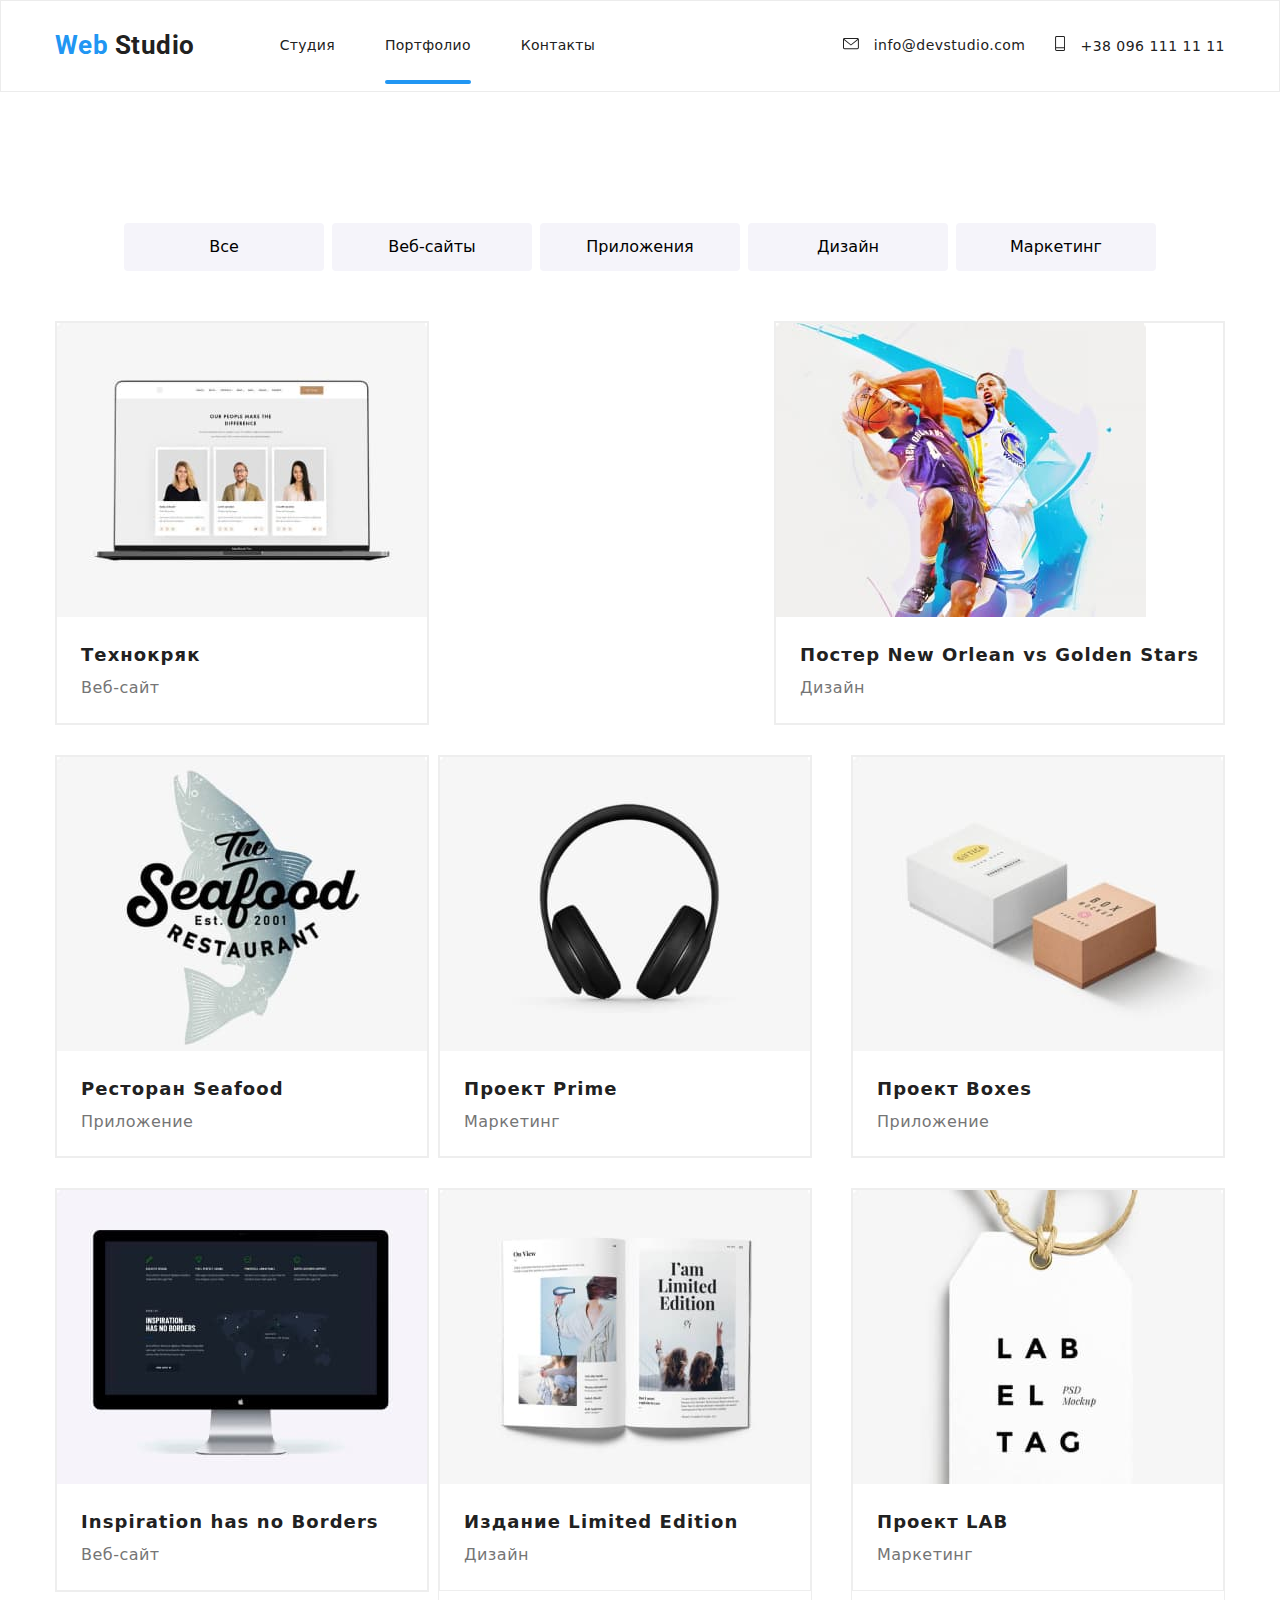
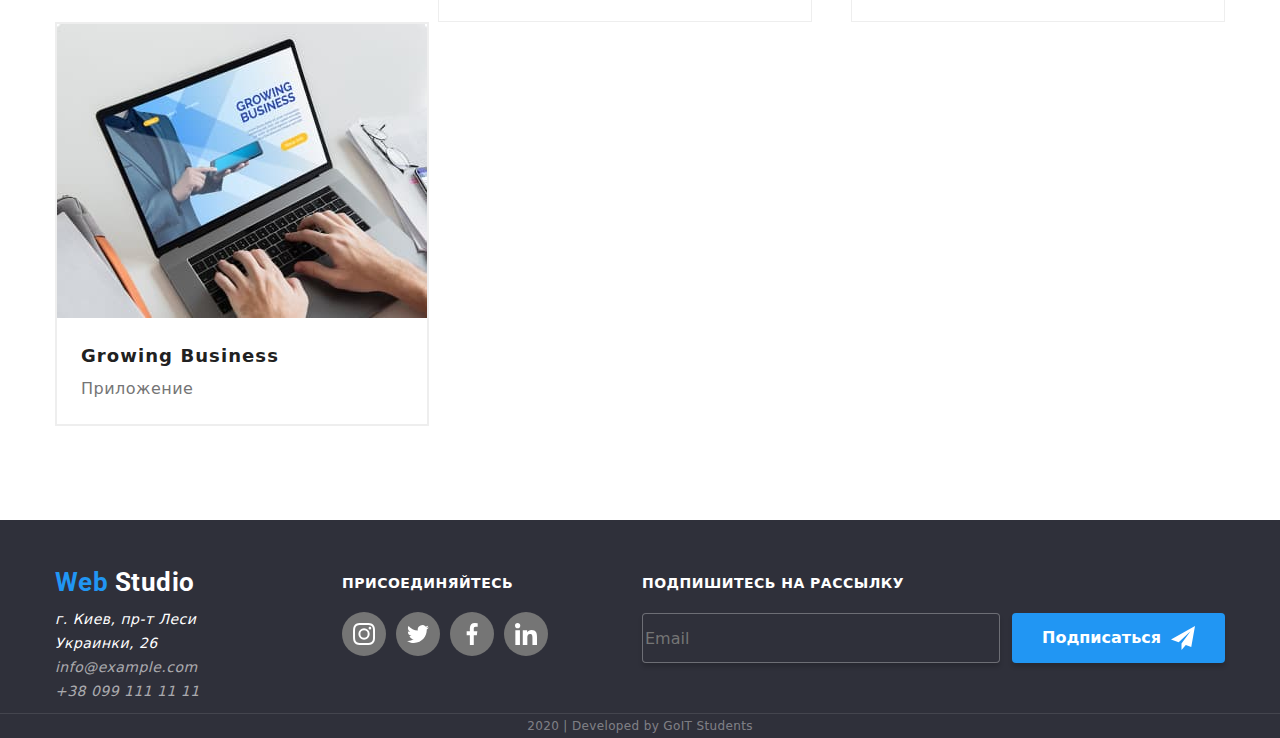
==== commit ba7fa37f: "Перенос на Sass" ====
--- a/portfolio.html
+++ b/portfolio.html
@@ -19,29 +19,32 @@
       <div class="container">
         <nav class="header-container">
           <a href="./index.html" class="header-logo link">
-            Web <span class="header-accent"> Studio </span></a
+            Web <span class="accent"> Studio </span></a
           >
-          <ul class="site-nav list">
-            <li class="site-item">
-              <a href="./index.html" class="site-link">Студия</a></li>
-            <li class="site-item">
-              <a href="./portfolio.html" class="site-link portfolio">Портфолио</a>
-            </li>
-            <li class="site-item"><a href="#" class="site-link">Контакты</a></li>
+          <ul class="navigation list">
+            <li class="navigation-item">
+              <a href="./index.html" class=" link">Студия</a>
+            </li>
+            <li class="navigation-item">
+              <a href="./portfolio.html" class="portfolio link">Портфолио</a>
+            </li>
+            <li class="navigation-item">
+              <a href="#" class="link">Контакты</a>
+            </li>
           </ul>
         </nav>
-        <div class="contact-container">
-          <ul class="contact-nav list">
-            <li class="">
-              <a href="mailto:info@devstudio.com" class="contact-nav link">
+        <!-- <div class=""> -->
+          <ul class="contact list" >
+            <li class="contact-navigation">
+              <a href="mailto:info@devstudio.com" class="link">
                 <svg class="icon-mail" width="16px" height="11px">
                   <use href="./images/symbol-defs.svg#icon-mail"></use>
                 </svg>
                 info@devstudio.com</a
               >
             </li>
-            <li>
-              <a href="tel:+380961111111" class="contact-nav link">
+            <li class="contact-navigation">
+              <a href="tel:+380961111111" class="link">
                 <svg class="icon-telefon">
                   <use href="./images/symbol-defs.svg#icon-telefon"></use>
                 </svg>
@@ -49,7 +52,7 @@
               >
             </li>
           </ul>
-        </div>
+        <!-- </div> -->
       </div>
     </header>
 
@@ -279,8 +282,8 @@
     <footer>
       <div class="footer-container">
         <div class="address">
-          <a href="./index.html" class="address-logo link">
-            Web <span class="logo-accent"> Studio </span>
+          <a href="./index.html" class="footer-logo link">
+            Web <span class="accent"> Studio </span>
           </a>
 
           <address class="address-title">
--- a/css/style.css
+++ b/css/style.css
@@ -933,7 +933,7 @@
   margin-right: 30px;
   margin-bottom: 30px;
   border: 1px solid #eeeeee;
- 
+
 } */
 /* .card:nth-last-child(-n + 3) {
   margin-bottom: 0;
@@ -1036,7 +1036,7 @@
 } */
 
 /* Модалка */
-.backdrop{
+/* .backdrop{
   position: fixed;
   top: 0;
   left: 0;
@@ -1080,10 +1080,10 @@
   fill: var(--accent-color);
   border-color: var(--accent-color);
   outline: none;
-}
+} */
 
 /* Форма регистрации */
-.form{
+/* .form{
   position: relative;
   top: 50%;
   left: 50%;
@@ -1255,4 +1255,4 @@
   background-color: var(--primary-white-color);
   color: var(--accent-color);
   border-color: var(--accent-color);
-}
+} */
--- a/css/portfolio.min.css
+++ b/css/portfolio.min.css
@@ -1,2 +1,2 @@
-html{-webkit-box-sizing:border-box;box-sizing:border-box}*,*::before,*::after{-webkit-box-sizing:inherit;box-sizing:inherit}body{margin:0;background-color:#fff;color:#212121;font-family:Roboto, sans-serif;letter-spacing:0.03em}.list,.navigation,.contact{list-style:none;padding:0;margin:0}.link{display:block;margin-top:0;margin-bottom:0;text-decoration:none;padding-bottom:25px;padding-top:24px}.is-hidden{margin-top:0;margin-bottom:0;visibility:hidden}.section{padding-top:94px;padding-bottom:94px;border:2px}.container{display:-webkit-box;display:-ms-flexbox;display:flex;-webkit-box-align:center;-ms-flex-align:center;align-items:center;margin-left:auto;margin-right:auto;padding-left:15px;padding-right:15px;margin-top:0;margin-bottom:0;width:1200px}footer{margin-top:0;margin-bottom:0;margin-left:auto;margin-right:auto;background-color:#2f303a}.footer-container{display:-webkit-box;display:-ms-flexbox;display:flex;margin-left:auto;margin-right:auto;margin-top:0;margin-bottom:0;padding-left:15px;padding-right:15px;width:1200px}.container-portfolio{margin-left:auto;margin-right:auto;padding-left:15px;padding-right:15px;width:1200px}.portfolio::after,.studio::after{content:"";display:block;width:100%;height:4px;position:absolute;bottom:0;background-color:#2196f3;border-radius:2px}.card-container{display:-webkit-box;display:-ms-flexbox;display:flex;-ms-flex-wrap:wrap;flex-wrap:wrap;margin-left:auto;margin-right:auto;width:1200px;-webkit-box-pack:justify;-ms-flex-pack:justify;justify-content:space-between}/*! modern-normalize v0.6.0 | MIT License | https://github.com/sindresorhus/modern-normalize */*,*::before,*::after{-webkit-box-sizing:border-box;box-sizing:border-box}:root{-moz-tab-size:4;-o-tab-size:4;tab-size:4}html{line-height:1.15;-webkit-text-size-adjust:100%}body{margin:0}body{font-family:system-ui,-apple-system,"Segoe UI",Roboto,Helvetica,Arial,sans-serif,"Apple Color Emoji","Segoe UI Emoji"}hr{height:0}abbr[title]{-webkit-text-decoration:underline dotted;text-decoration:underline dotted}b,strong{font-weight:bolder}code,kbd,samp,pre{font-family:SFMono-Regular, Consolas, "Liberation Mono", Menlo, monospace;font-size:1em}small{font-size:80%}sub,sup{font-size:75%;line-height:0;position:relative;vertical-align:baseline}sub{bottom:-0.25em}sup{top:-0.5em}button,input,optgroup,select,textarea{font-family:inherit;font-size:100%;line-height:1.15;margin:0}button,select{text-transform:none}button,[type="button"],[type="reset"],[type="submit"]{-webkit-appearance:button}button::-moz-focus-inner,[type="button"]::-moz-focus-inner,[type="reset"]::-moz-focus-inner,[type="submit"]::-moz-focus-inner{border-style:none;padding:0}button:-moz-focusring,[type="button"]:-moz-focusring,[type="reset"]:-moz-focusring,[type="submit"]:-moz-focusring{outline:1px dotted ButtonText}fieldset{padding:0.35em 0.75em 0.625em}legend{padding:0}progress{vertical-align:baseline}[type="number"]::-webkit-inner-spin-button,[type="number"]::-webkit-outer-spin-button{height:auto}[type="search"]{-webkit-appearance:textfield;outline-offset:-2px}[type="search"]::-webkit-search-decoration{-webkit-appearance:none}::-webkit-file-upload-button{-webkit-appearance:button;font:inherit}summary{display:list-item}.page-header{border:1px solid #ececec}.header-container{display:-webkit-box;display:-ms-flexbox;display:flex;-webkit-box-align:center;-ms-flex-align:center;align-items:center}.header-logo{display:inline-block;margin-top:0;margin-bottom:0;color:#2196f3;font-family:Reloway;font-weight:700;font-size:26px}.header-logo .accent{color:#212121}.footer-logo{display:block;margin-top:0;margin-bottom:0;color:#2196f3;font-family:Reloway;font-weight:700;font-size:26px}.footer-logo .accent{color:#fff}.navigation{display:-webkit-box;display:-ms-flexbox;display:flex;margin-left:85px;margin-top:0;margin-bottom:0;padding:0;font-weight:500;font-size:14px;line-height:1.14;letter-spacing:0.02em}.navigation-item{margin-right:50px}.navigation-item:last-child{margin-right:0}.navigation-item .studio::after{content:'';display:block;width:100%;height:4px;position:absolute;bottom:0;background-color:#2196f3;border-radius:2px}.link{display:block;text-decoration:none;padding-bottom:32px;padding-top:32px;color:#212121;position:relative;-webkit-transition-property:color;transition-property:color;-webkit-transition-duration:250ms;transition-duration:250ms;-webkit-transition-timing-function:cubic-bezier(0.4, 0, 0.2, 1);transition-timing-function:cubic-bezier(0.4, 0, 0.2, 1)}.link:hover{color:#2196f3;fill:#2196f3}.link:focus{color:#2196f3;fill:#2196f3}.contact{display:-webkit-box;display:-ms-flexbox;display:flex;margin-left:auto}.contact-navigation{display:-webkit-box;display:-ms-flexbox;display:flex;-webkit-box-pack:end;-ms-flex-pack:end;justify-content:flex-end;margin-top:0;margin-bottom:0;-webkit-box-align:center;-ms-flex-align:center;align-items:center;font-size:14px;line-height:1.14;color:#757575;fill:currentColor;-webkit-transition-property:color, fill;transition-property:color, fill;-webkit-transition-duration:250ms;transition-duration:250ms;-webkit-transition-timing-function:cubic-bezier(0.4, 0, 0.2, 1);transition-timing-function:cubic-bezier(0.4, 0, 0.2, 1)}.contact-navigation .link{display:block;text-decoration:none;padding-bottom:32px;padding-top:32px;color:#212121;position:relative;-webkit-transition-property:color;transition-property:color;-webkit-transition-duration:250ms;transition-duration:250ms;-webkit-transition-timing-function:cubic-bezier(0.4, 0, 0.2, 1);transition-timing-function:cubic-bezier(0.4, 0, 0.2, 1)}.contact-navigation .link:hover{color:#2196f3;fill:#2196f3}.contact-navigation .link:focus{color:#2196f3;fill:#2196f3}.contact-navigation .icon-mail{height:12px;margin-right:10px;background-size:contain}.contact-navigation .icon-telefon{width:10px;height:15px;margin-right:10px}.contact-navigation:last-child{margin-left:30px}.filter{margin-top:0;margin-bottom:50px;margin-left:auto;margin-right:auto;display:-webkit-box;display:-ms-flexbox;display:flex;-webkit-box-pack:center;-ms-flex-pack:center;justify-content:center}.filter-btn{margin-left:8px;margin-right:0;-webkit-transition-property:-webkit-box-shadow;transition-property:-webkit-box-shadow;transition-property:box-shadow;transition-property:box-shadow, -webkit-box-shadow;-webkit-transition-duration:250ms;transition-duration:250ms;-webkit-transition-timing-function:cubic-bezier(0.4, 0, 0.2, 1);transition-timing-function:cubic-bezier(0.4, 0, 0.2, 1)}.filter-btn:hover,.filter-btn:focus{-webkit-box-shadow:0px 2px 2px rgba(0,0,0,0.12),0px 1px 2px rgba(0,0,0,0.08),0px 3px 1px rgba(0,0,0,0.1);box-shadow:0px 2px 2px rgba(0,0,0,0.12),0px 1px 2px rgba(0,0,0,0.08),0px 3px 1px rgba(0,0,0,0.1)}.filter-btn:first-child{margin-left:0}.card{margin-left:0;margin-right:30px;margin-bottom:30px;border:1px solid #eeeeee}.card:nth-last-child(-n+3){margin-bottom:0}.card:nth-child(3n){margin-right:0}.card-link{display:inline-block;margin-top:0;margin-bottom:0;text-decoration:none;border:1px solid #eeeeee;-webkit-transition-property:-webkit-box-shadow;transition-property:-webkit-box-shadow;transition-property:box-shadow;transition-property:box-shadow, -webkit-box-shadow;-webkit-transition-duration:250ms;transition-duration:250ms;-webkit-transition-timing-function:cubic-bezier(0.4, 0, 0.2, 1);transition-timing-function:cubic-bezier(0.4, 0, 0.2, 1)}.card-link:hover,.card-link:focus{-webkit-box-shadow:1px 4px 6px rgba(0,0,0,0.16),0px 4px 4px rgba(0,0,0,0.06),0px 1px 1px rgba(0,0,0,0.12);box-shadow:1px 4px 6px rgba(0,0,0,0.16),0px 4px 4px rgba(0,0,0,0.06),0px 1px 1px rgba(0,0,0,0.12)}.card-title{margin:0;text-align:left;color:#212121;font-weight:700;font-size:18px;line-height:2;letter-spacing:0.06em}.card-down{display:block;margin:0;padding:20px 24px}.card-overlay{position:relative;overflow:hidden}.card-text{position:absolute;bottom:0;left:0;margin:0;padding:63px 24px;opacity:0;font-style:400;font-size:18px;line-height:1.56;color:#fff;background-color:rgba(33,150,243,0.9);-webkit-transform:translateY(100%);transform:translateY(100%);-webkit-transition:-webkit-transform 250ms cubic-bezier(0.4, 0, 0.2, 1);transition:-webkit-transform 250ms cubic-bezier(0.4, 0, 0.2, 1);transition:transform 250ms cubic-bezier(0.4, 0, 0.2, 1);transition:transform 250ms cubic-bezier(0.4, 0, 0.2, 1), -webkit-transform 250ms cubic-bezier(0.4, 0, 0.2, 1)}.card-img{display:block}.card-subtitle{margin:0px;color:#757575;font-size:16px;line-height:1.87}.card :hover .card-text{opacity:1;-webkit-transform:translateY(0);transform:translateY(0)}.button-portfolio{background-color:#f5f4fa;font-weight:500;font-size:16px;line-height:1.62;font-family:inherit;border-radius:4px;padding:10px 32px;min-width:200px;border:1px solid transparent;text-align:center;-webkit-transition-property:background-color, color;transition-property:background-color, color;-webkit-transition-duration:250ms;transition-duration:250ms;-webkit-transition-timing-function:cubic-bezier(0.4, 0, 0.2, 1);transition-timing-function:cubic-bezier(0.4, 0, 0.2, 1)}.button-portfolio:hover,.button-portfolio:focus{background-color:#2196f3;color:#fff;outline:none}.address{display:inline-block;margin-top:0;margin-bottom:0;-webkit-box-align:center;-ms-flex-align:center;align-items:center}.address .link{display:block;margin-top:0;margin-bottom:0;text-decoration:none;padding-bottom:10px;padding-top:48px}.footer-text{display:-webkit-box;display:-ms-flexbox;display:flex;margin-top:0;margin-bottom:0;margin-left:auto;margin-right:auto;color:#fff;font-weight:700;font-size:14px;line-height:1.14;text-transform:uppercase}.address{display:inline-block;margin-top:0;margin-bottom:0;-webkit-box-align:center;-ms-flex-align:center;align-items:center}.address-title{margin-top:0;margin-bottom:0;margin-left:auto;margin-right:auto;color:#fff;font-weight:400;font-size:14px;line-height:1.71}.address-link{display:-webkit-box;display:-ms-flexbox;display:flex;display:block;text-decoration:none;margin-top:0;margin-bottom:0;color:rgba(255,255,255,0.6)}.connect{display:inline;margin-right:94px;margin-left:69px;margin-top:0;margin-bottom:0;padding-top:56px}.connect-text{display:-webkit-box;display:-ms-flexbox;display:flex;margin-top:0;margin-bottom:0;margin-left:auto;margin-right:auto;color:#fff;font-weight:700;font-size:14px;line-height:1.14;text-transform:uppercase}.connect>h2{margin-top:0}.social{display:-webkit-box;display:-ms-flexbox;display:flex;margin-right:0;margin-top:0;margin-bottom:0}.socials{display:-webkit-box;display:-ms-flexbox;display:flex;margin-right:10px;margin-top:0;margin-bottom:0;text-align:center}.socials:last-child{margin-right:0}.socials-link{display:inline-block;margin-top:0;margin-bottom:0;text-decoration:none;padding:0;background-color:#757575;border-radius:50%;width:44px;height:44px;-webkit-transition-property:background-color;transition-property:background-color;-webkit-transition-duration:250ms;transition-duration:250ms;-webkit-transition-timing-function:cubic-bezier(0.4, 0, 0.2, 1);transition-timing-function:cubic-bezier(0.4, 0, 0.2, 1)}.socials-link:focus,.socials-link:hover{background-color:#2196f3}.icon-instagram,.icon-twitter,.icon-facebook,.icon-linkedin{width:22px;background-size:contain;fill:#fff}.flex-bottom{display:inline;margin-top:0;margin-bottom:0;padding-top:56px;padding-bottom:50px}.flex-bottom>h2{margin-top:0;margin-bottom:0}.mail-icon{display:-webkit-inline-box;display:-ms-inline-flexbox;display:inline-flex;margin-right:auto;margin-top:21px;margin-bottom:0;-webkit-box-pack:center;-ms-flex-pack:center;justify-content:center}.form-btn{display:-webkit-inline-box;display:-ms-inline-flexbox;display:inline-flex}.form-btn .mail-btn{margin-right:12px;margin-top:0;margin-bottom:0;width:358px;height:50px;background-color:#2F303A;border:1px solid rgba(255,255,255,0.3);-webkit-box-shadow:0px 4px 4px rgba(0,0,0,0.15);box-shadow:0px 4px 4px rgba(0,0,0,0.15);border-radius:4px}.form-btn .mail-btn:focus{outline:none;border:1px solid #2196f3}.form-btn .btn-footer{display:-webkit-inline-box;display:-ms-inline-flexbox;display:inline-flex;-webkit-box-align:center;-ms-flex-align:center;align-items:center;-webkit-box-pack:center;-ms-flex-pack:center;justify-content:center;padding:10px 29px;background-color:#2196f3;color:#fff;fill:#fff;border-radius:4px;min-width:200px;font-weight:700;font-size:16px;border:1px solid transparent;-webkit-box-shadow:0px 4px 4px rgba(0,0,0,0.15);box-shadow:0px 4px 4px rgba(0,0,0,0.15);-webkit-transition-property:background-color;transition-property:background-color;-webkit-transition-duration:250ms;transition-duration:250ms;-webkit-transition-timing-function:cubic-bezier(0.4, 0, 0.2, 1);transition-timing-function:cubic-bezier(0.4, 0, 0.2, 1)}.form-btn .btn-footer:hover,.form-btn .btn-footer:focus{background-color:#fff;color:#2196f3;fill:#2196f3;-webkit-box-shadow:0px 4px 4px rgba(0,0,0,0.15);box-shadow:0px 4px 4px rgba(0,0,0,0.15);outline:none}.form-btn .btn-footer .icon-send{width:24px;margin-left:10px;background-size:contain}.autor{margin-top:0;margin-bottom:0;color:rgba(255,255,255,0.4);font-size:12px;line-height:2;text-align:center;letter-spacing:0.03em;border-top:1px solid rgba(255,255,255,0.1)}
+html{-webkit-box-sizing:border-box;box-sizing:border-box}*,*::before,*::after{-webkit-box-sizing:inherit;box-sizing:inherit}body{margin:0;background-color:#fff;color:#212121;font-family:Roboto,sans-serif;letter-spacing:0.03em}.list{list-style:none;padding:0;margin:0}.link{display:block;margin-top:0;margin-bottom:0;text-decoration:none;padding-bottom:25px;padding-top:24px}.is-hidden{margin-top:0;margin-bottom:0;visibility:hidden}.section{padding-top:94px;padding-bottom:94px;border:2px}.container{display:-webkit-box;display:-ms-flexbox;display:flex;-webkit-box-align:center;-ms-flex-align:center;align-items:center;margin-left:auto;margin-right:auto;padding-left:15px;padding-right:15px;margin-top:0;margin-bottom:0;width:1200px}footer{margin-top:0;margin-bottom:0;margin-left:auto;margin-right:auto;background-color:#2f303a}.footer-container{display:-webkit-box;display:-ms-flexbox;display:flex;margin-left:auto;margin-right:auto;margin-top:0;margin-bottom:0;padding-left:15px;padding-right:15px;width:1200px}.container-portfolio{margin-left:auto;margin-right:auto;padding-left:15px;padding-right:15px;width:1200px}.portfolio::after,.studio::after{content:"";display:block;width:100%;height:4px;position:absolute;bottom:0;background-color:#2196f3;border-radius:2px}.card-container{display:-webkit-box;display:-ms-flexbox;display:flex;-ms-flex-wrap:wrap;flex-wrap:wrap;margin-left:auto;margin-right:auto;width:1200px;-webkit-box-pack:justify;-ms-flex-pack:justify;justify-content:space-between}/*! modern-normalize v0.6.0 | MIT License | https://github.com/sindresorhus/modern-normalize */*,*::before,*::after{-webkit-box-sizing:border-box;box-sizing:border-box}:root{-moz-tab-size:4;-o-tab-size:4;tab-size:4}html{line-height:1.15;-webkit-text-size-adjust:100%}body{margin:0}body{font-family:system-ui,-apple-system,"Segoe UI",Roboto,Helvetica,Arial,sans-serif,"Apple Color Emoji","Segoe UI Emoji"}hr{height:0}abbr[title]{-webkit-text-decoration:underline dotted;text-decoration:underline dotted}b,strong{font-weight:bolder}code,kbd,samp,pre{font-family:SFMono-Regular, Consolas, "Liberation Mono", Menlo, monospace;font-size:1em}small{font-size:80%}sub,sup{font-size:75%;line-height:0;position:relative;vertical-align:baseline}sub{bottom:-0.25em}sup{top:-0.5em}button,input,optgroup,select,textarea{font-family:inherit;font-size:100%;line-height:1.15;margin:0}button,select{text-transform:none}button,[type="button"],[type="reset"],[type="submit"]{-webkit-appearance:button}button::-moz-focus-inner,[type="button"]::-moz-focus-inner,[type="reset"]::-moz-focus-inner,[type="submit"]::-moz-focus-inner{border-style:none;padding:0}button:-moz-focusring,[type="button"]:-moz-focusring,[type="reset"]:-moz-focusring,[type="submit"]:-moz-focusring{outline:1px dotted ButtonText}fieldset{padding:0.35em 0.75em 0.625em}legend{padding:0}progress{vertical-align:baseline}[type="number"]::-webkit-inner-spin-button,[type="number"]::-webkit-outer-spin-button{height:auto}[type="search"]{-webkit-appearance:textfield;outline-offset:-2px}[type="search"]::-webkit-search-decoration{-webkit-appearance:none}::-webkit-file-upload-button{-webkit-appearance:button;font:inherit}summary{display:list-item}.page-header{border:1px solid #ececec}.header-container{display:-webkit-box;display:-ms-flexbox;display:flex;-webkit-box-align:center;-ms-flex-align:center;align-items:center}.navigation{display:-webkit-box;display:-ms-flexbox;display:flex;margin-left:85px;margin-top:0;margin-bottom:0;padding:0;font-weight:500;font-size:14px;line-height:1.14;letter-spacing:0.02em}.navigation-item{margin-right:50px}.navigation-item:last-child{margin-right:0}.link{display:block;text-decoration:none;padding-bottom:30px;padding-top:30px;color:#212121;position:relative;-webkit-transition:color 250ms cubic-bezier(0.4, 0, 0.2, 1);transition:color 250ms cubic-bezier(0.4, 0, 0.2, 1)}.link:hover{color:#2196f3;fill:#2196f3}.link:focus{color:#2196f3;fill:#2196f3}.contact{display:-webkit-box;display:-ms-flexbox;display:flex;margin-left:auto}.contact-navigation{display:-webkit-box;display:-ms-flexbox;display:flex;-webkit-box-pack:end;-ms-flex-pack:end;justify-content:flex-end;margin-top:0;margin-bottom:0;-webkit-box-align:center;-ms-flex-align:center;align-items:center;font-size:14px;line-height:1.14;color:#757575;fill:currentColor;-webkit-transition-property:color, fill;transition-property:color, fill;-webkit-transition-duration:250ms;transition-duration:250ms;-webkit-transition-timing-function:cubic-bezier(0.4, 0, 0.2, 1);transition-timing-function:cubic-bezier(0.4, 0, 0.2, 1)}.contact-navigation .link{display:block;text-decoration:none;padding-bottom:32px;padding-top:32px;color:#212121;position:relative;-webkit-transition:color 250ms cubic-bezier(0.4, 0, 0.2, 1);transition:color 250ms cubic-bezier(0.4, 0, 0.2, 1)}.contact-navigation .link:hover{color:#2196f3;fill:#2196f3}.contact-navigation .link:focus{color:#2196f3;fill:#2196f3}.contact-navigation .icon-mail{height:12px;margin-right:10px;background-size:contain}.contact-navigation .icon-telefon{width:10px;height:15px;margin-right:10px}.contact-navigation:last-child{margin-left:30px}.header-logo{display:inline-block;margin-top:0;margin-bottom:0;color:#2196f3;font-family:Roboto,sans-serif;font-weight:700;font-size:26px}.header-logo .accent{color:#212121}.footer-logo{display:block;margin-top:0;margin-bottom:0;color:#2196f3;font-family:Roboto,sans-serif;font-weight:700;font-size:26px}.footer-logo .accent{color:#fff}.filter{margin-top:0;margin-bottom:50px;margin-left:auto;margin-right:auto;display:-webkit-box;display:-ms-flexbox;display:flex;-webkit-box-pack:center;-ms-flex-pack:center;justify-content:center}.filter-btn{margin-left:8px;margin-right:0;-webkit-transition-property:-webkit-box-shadow;transition-property:-webkit-box-shadow;transition-property:box-shadow;transition-property:box-shadow, -webkit-box-shadow;-webkit-transition-duration:250ms;transition-duration:250ms;-webkit-transition-timing-function:cubic-bezier(0.4, 0, 0.2, 1);transition-timing-function:cubic-bezier(0.4, 0, 0.2, 1)}.filter-btn:hover,.filter-btn:focus{-webkit-box-shadow:0px 2px 2px rgba(0,0,0,0.12),0px 1px 2px rgba(0,0,0,0.08),0px 3px 1px rgba(0,0,0,0.1);box-shadow:0px 2px 2px rgba(0,0,0,0.12),0px 1px 2px rgba(0,0,0,0.08),0px 3px 1px rgba(0,0,0,0.1)}.filter-btn:first-child{margin-left:0}.card{margin-left:0;margin-right:30px;margin-bottom:30px;border:1px solid #eeeeee}.card:nth-last-child(-n+3){margin-bottom:0}.card:nth-child(3n){margin-right:0}.card-link{display:inline-block;margin-top:0;margin-bottom:0;text-decoration:none;border:1px solid #eeeeee;-webkit-transition-property:-webkit-box-shadow;transition-property:-webkit-box-shadow;transition-property:box-shadow;transition-property:box-shadow, -webkit-box-shadow;-webkit-transition-duration:250ms;transition-duration:250ms;-webkit-transition-timing-function:cubic-bezier(0.4, 0, 0.2, 1);transition-timing-function:cubic-bezier(0.4, 0, 0.2, 1)}.card-link:hover,.card-link:focus{-webkit-box-shadow:1px 4px 6px rgba(0,0,0,0.16),0px 4px 4px rgba(0,0,0,0.06),0px 1px 1px rgba(0,0,0,0.12);box-shadow:1px 4px 6px rgba(0,0,0,0.16),0px 4px 4px rgba(0,0,0,0.06),0px 1px 1px rgba(0,0,0,0.12)}.card-title{margin:0;text-align:left;color:#212121;font-weight:700;font-size:18px;line-height:2;letter-spacing:0.06em}.card-down{display:block;margin:0;padding:20px 24px}.card-overlay{position:relative;overflow:hidden}.card-text{position:absolute;bottom:0;left:0;margin:0;padding:63px 24px;opacity:0;font-style:400;font-size:18px;line-height:1.56;color:#fff;background-color:rgba(33,150,243,0.9);-webkit-transform:translateY(100%);transform:translateY(100%);-webkit-transition:-webkit-transform 250ms cubic-bezier(0.4, 0, 0.2, 1);transition:-webkit-transform 250ms cubic-bezier(0.4, 0, 0.2, 1);transition:transform 250ms cubic-bezier(0.4, 0, 0.2, 1);transition:transform 250ms cubic-bezier(0.4, 0, 0.2, 1), -webkit-transform 250ms cubic-bezier(0.4, 0, 0.2, 1)}.card-img{display:block}.card-subtitle{margin:0px;color:#757575;font-size:16px;line-height:1.87}.card :hover .card-text{opacity:1;-webkit-transform:translateY(0);transform:translateY(0)}.button-portfolio{background-color:#f5f4fa;font-weight:500;font-size:16px;line-height:1.62;font-family:inherit;border-radius:4px;padding:10px 32px;min-width:200px;border:1px solid transparent;text-align:center;-webkit-transition-property:background-color, color;transition-property:background-color, color;-webkit-transition-duration:250ms;transition-duration:250ms;-webkit-transition-timing-function:cubic-bezier(0.4, 0, 0.2, 1);transition-timing-function:cubic-bezier(0.4, 0, 0.2, 1)}.button-portfolio:hover,.button-portfolio:focus{background-color:#2196f3;color:#fff;outline:none}.address{display:inline-block;margin-top:0;margin-bottom:0;-webkit-box-align:center;-ms-flex-align:center;align-items:center}.address .link{display:block;margin-top:0;margin-bottom:0;text-decoration:none;padding-bottom:10px;padding-top:48px}.footer-text{display:-webkit-box;display:-ms-flexbox;display:flex;margin-top:0;margin-bottom:0;margin-left:auto;margin-right:auto;color:#fff;font-weight:700;font-size:14px;line-height:1.14;text-transform:uppercase}.address{display:inline-block;margin-top:0;margin-bottom:0;-webkit-box-align:center;-ms-flex-align:center;align-items:center}.address-title{margin-top:0;margin-bottom:0;margin-left:auto;margin-right:auto;color:#fff;font-weight:400;font-size:14px;line-height:1.71}.address-link{display:-webkit-box;display:-ms-flexbox;display:flex;display:block;text-decoration:none;margin-top:0;margin-bottom:0;color:rgba(255,255,255,0.6)}.connect{display:inline;margin-right:94px;margin-left:69px;margin-top:0;margin-bottom:0;padding-top:56px}.connect-text{display:-webkit-box;display:-ms-flexbox;display:flex;margin-top:0;margin-bottom:0;margin-left:auto;margin-right:auto;color:#fff;font-weight:700;font-size:14px;line-height:1.14;text-transform:uppercase}.connect>h2{margin-top:0}.social{display:-webkit-box;display:-ms-flexbox;display:flex;margin-right:0;margin-top:0;margin-bottom:0}.socials{display:-webkit-box;display:-ms-flexbox;display:flex;margin-right:10px;margin-top:0;margin-bottom:0;text-align:center}.socials:last-child{margin-right:0}.socials-link{display:inline-block;margin-top:0;margin-bottom:0;text-decoration:none;padding:0;background-color:#757575;border-radius:50%;width:44px;height:44px;-webkit-transition-property:background-color;transition-property:background-color;-webkit-transition-duration:250ms;transition-duration:250ms;-webkit-transition-timing-function:cubic-bezier(0.4, 0, 0.2, 1);transition-timing-function:cubic-bezier(0.4, 0, 0.2, 1)}.socials-link:focus,.socials-link:hover{background-color:#2196f3}.icon-instagram,.icon-twitter,.icon-facebook,.icon-linkedin{width:22px;background-size:contain;fill:#fff}.flex-bottom{display:inline;margin-top:0;margin-bottom:0;padding-top:56px;padding-bottom:50px}.flex-bottom>h2{margin-top:0;margin-bottom:0}.mail-icon{display:-webkit-inline-box;display:-ms-inline-flexbox;display:inline-flex;margin-right:auto;margin-top:21px;margin-bottom:0;-webkit-box-pack:center;-ms-flex-pack:center;justify-content:center}.form-btn{display:-webkit-inline-box;display:-ms-inline-flexbox;display:inline-flex}.form-btn .mail-btn{margin-right:12px;margin-top:0;margin-bottom:0;width:358px;height:50px;background-color:#2F303A;border:1px solid rgba(255,255,255,0.3);-webkit-box-shadow:0px 4px 4px rgba(0,0,0,0.15);box-shadow:0px 4px 4px rgba(0,0,0,0.15);border-radius:4px}.form-btn .mail-btn:focus{outline:none;border:1px solid #2196f3}.form-btn .btn-footer{display:-webkit-inline-box;display:-ms-inline-flexbox;display:inline-flex;-webkit-box-align:center;-ms-flex-align:center;align-items:center;-webkit-box-pack:center;-ms-flex-pack:center;justify-content:center;padding:10px 29px;background-color:#2196f3;color:#fff;fill:#fff;border-radius:4px;min-width:200px;font-weight:700;font-size:16px;border:1px solid transparent;-webkit-box-shadow:0px 4px 4px rgba(0,0,0,0.15);box-shadow:0px 4px 4px rgba(0,0,0,0.15);-webkit-transition-property:background-color;transition-property:background-color;-webkit-transition-duration:250ms;transition-duration:250ms;-webkit-transition-timing-function:cubic-bezier(0.4, 0, 0.2, 1);transition-timing-function:cubic-bezier(0.4, 0, 0.2, 1)}.form-btn .btn-footer:hover,.form-btn .btn-footer:focus{background-color:#fff;color:#2196f3;fill:#2196f3;-webkit-box-shadow:0px 4px 4px rgba(0,0,0,0.15);box-shadow:0px 4px 4px rgba(0,0,0,0.15);outline:none}.form-btn .btn-footer .icon-send{width:24px;margin-left:10px;background-size:contain}.autor{margin-top:0;margin-bottom:0;color:rgba(255,255,255,0.4);font-size:12px;line-height:2;text-align:center;letter-spacing:0.03em;border-top:1px solid rgba(255,255,255,0.1)}
 /*# sourceMappingURL=portfolio.min.css.map */